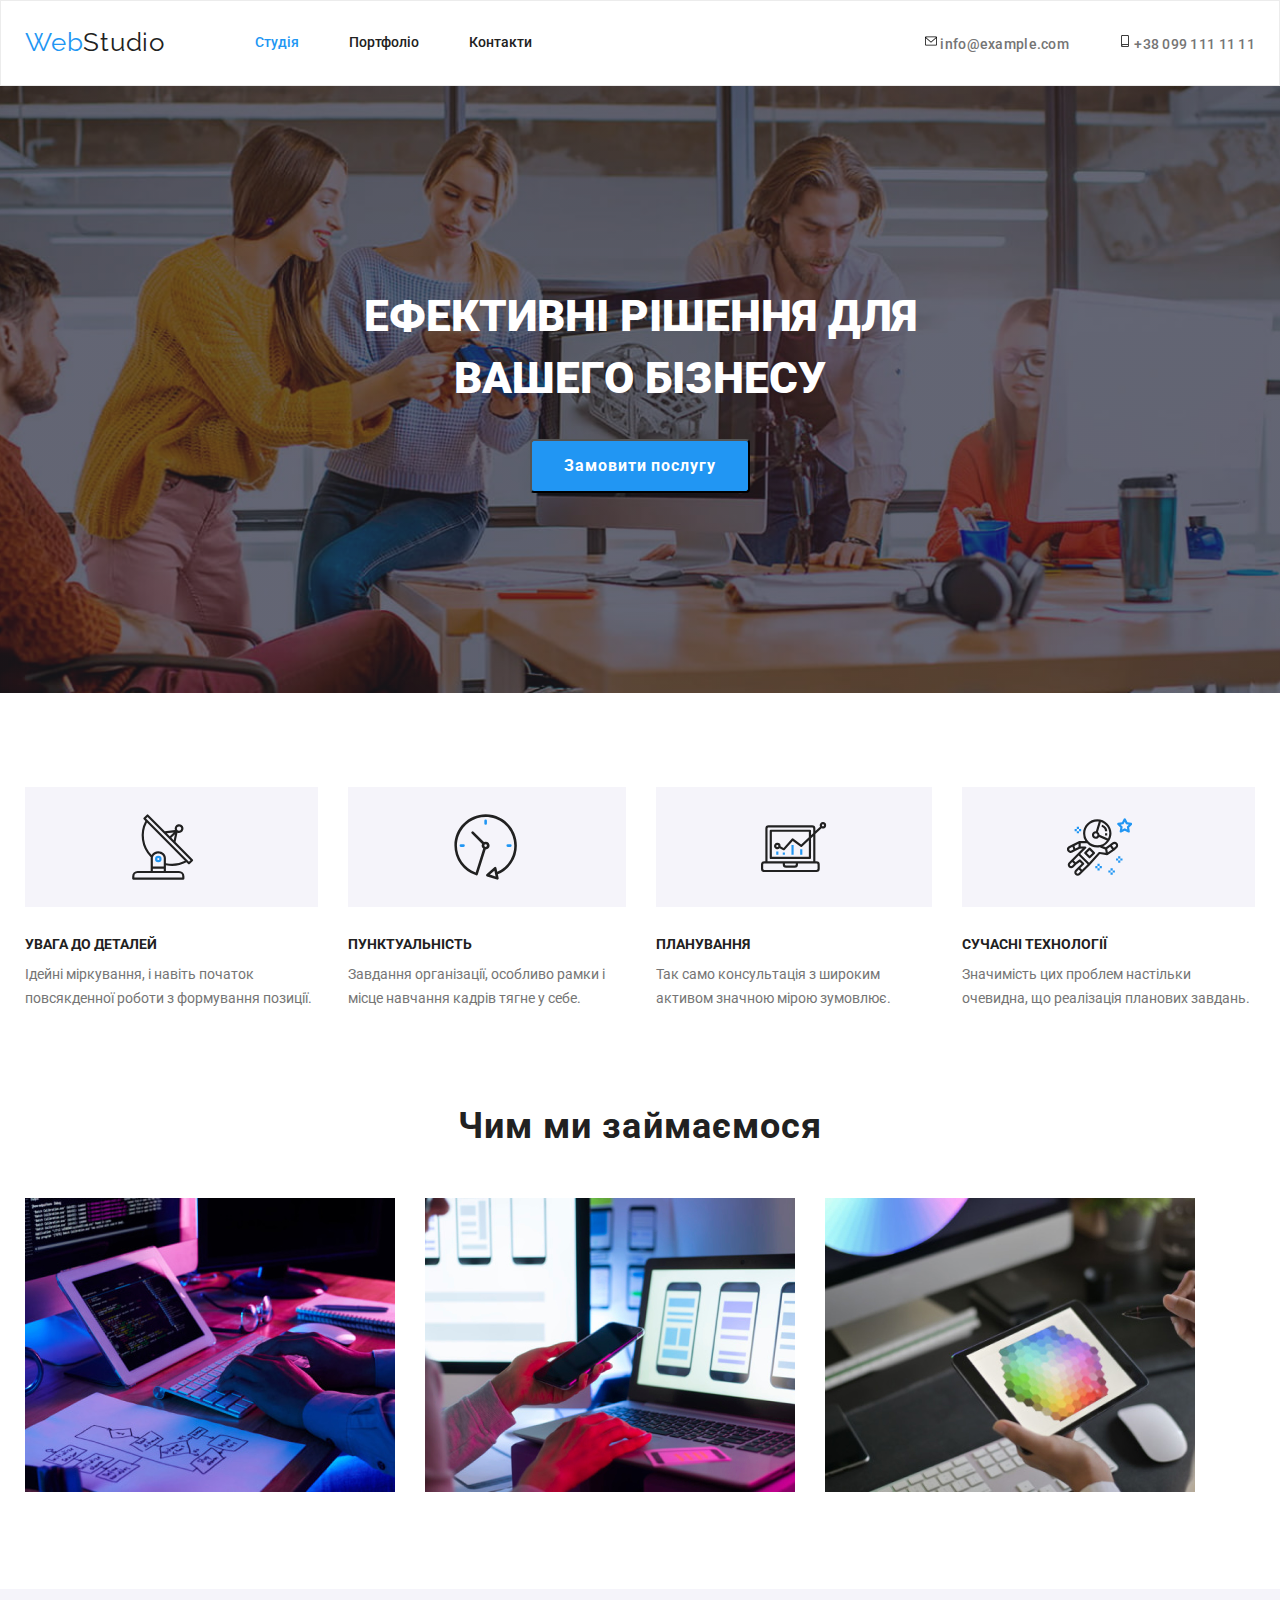
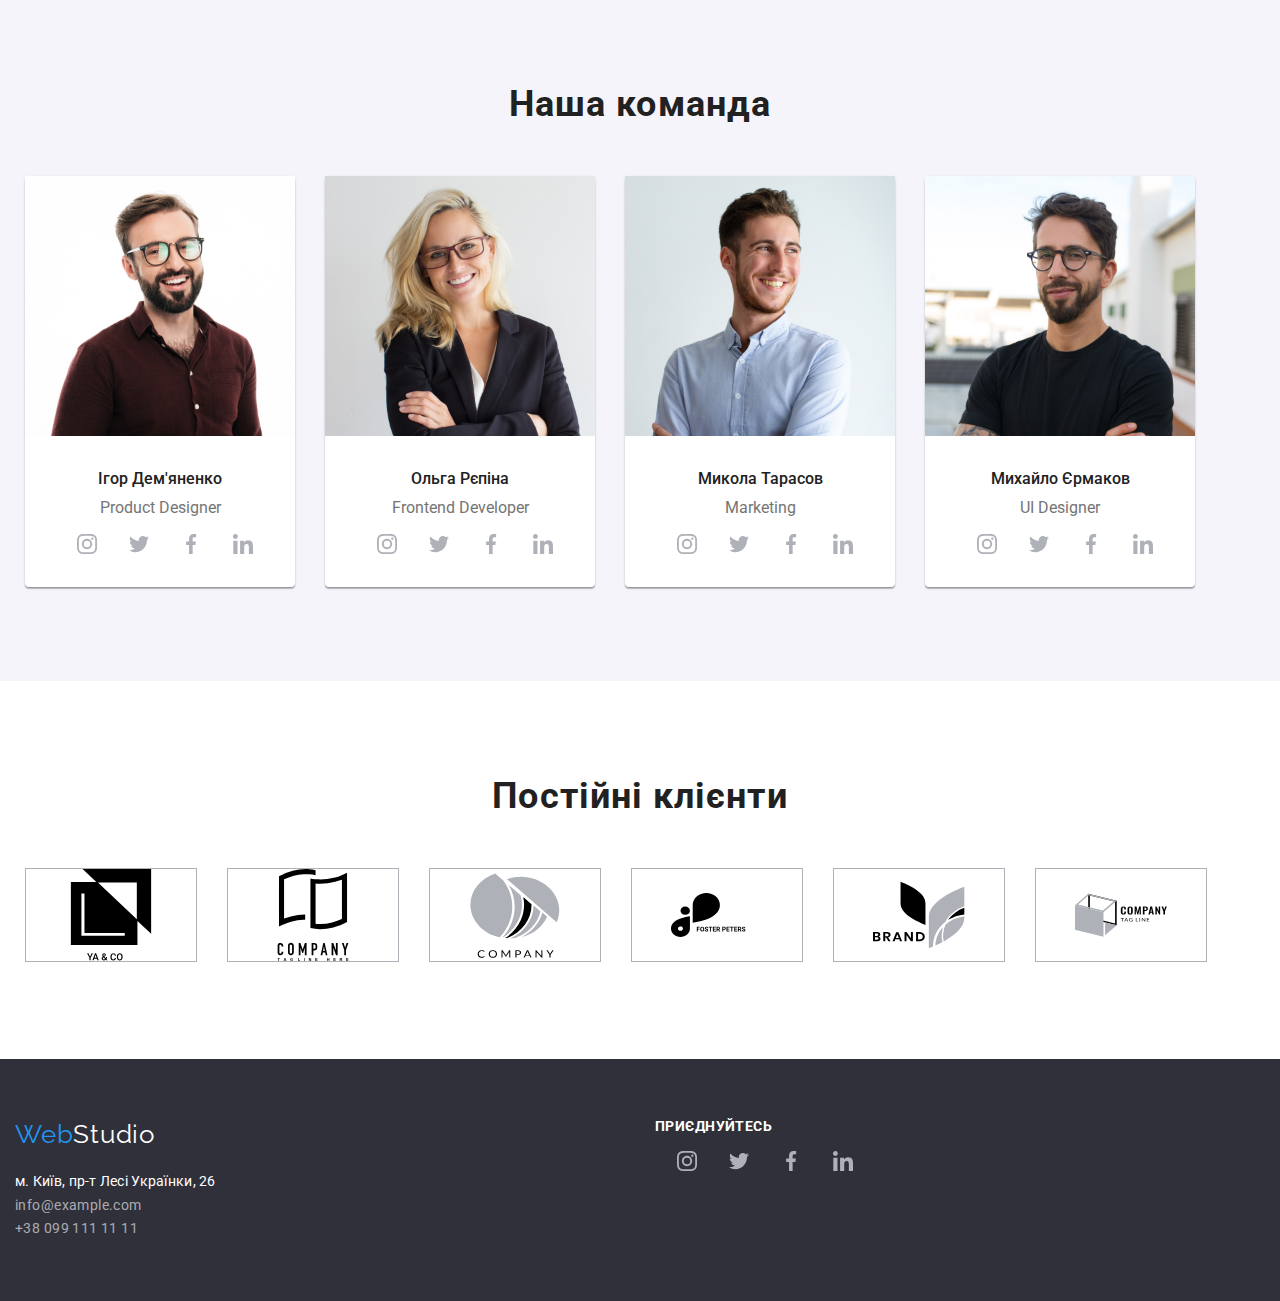
==== index.html @ 5c22349d "home-work" ====
<!DOCTYPE html>
<html lang="uk">
  <head>
    <meta charset="UTF-8" />
    <meta http-equiv="X-UA-Compatible" content="IE=edge" />
    <meta name="viewport" content="width=device-width, initial-scale=1.0" />
    <title>Document</title>
    <link rel="preconnect" href="https://fonts.googleapis.com" />
    <link rel="preconnect" href="https://fonts.gstatic.com" crossorigin />
    <link
      href="https://fonts.googleapis.com/css2?family=Raleway:ital,wght@1,700&family=Roboto:wght@400;500;700;900&display=swap"
      rel="stylesheet"
    />
    <link rel="stylesheet" href="./css/styles.css" />
    <link
      rel="stylesheet"
      href="node_modules/modern-normalize/modern-normalize.css"
    />
  </head>
  <body class="page">
    <header class="header">
      <div class="container head">
        <a class="logo" href="./index.html"
          ><span class="logo-web">Web</span>Studio</a
        >
        <nav>
          <ul class="site-nav">
            <li class="link">
              <a class="links current" href="./index.html">Студія</a>
            </li>
            <li class="link">
              <a class="links" href="./portfolio.html">Портфоліо</a>
            </li>
            <li class="link"><a class="links" href="">Контакти</a></li>
          </ul>
        </nav>

        <ul class="header-contacts">
          <li class="item contacts">
            <svg class="icon" width="12" height="16">
              <use href="./images/symbol-defs.svg#icon-envelope"></use>
            </svg>
            <a class="contacts" href="mailto:info@example.com"
              >info@example.com</a
            >
          </li>
          <li class="item contacts">
            <svg class="icon" width="12" height="16">
              <use href="./images/symbol-defs.svg#icon-smartphone"></use>
            </svg>
            <a class="contacts" href="tel:+380991111111">+38 099 111 11 11</a>
          </li>
        </ul>
      </div>
    </header>

    <main>
      <section class="hero-section">
        <h1 class="hero">
          ЕФЕКТИВНІ РІШЕННЯ ДЛЯ <br />
          ВАШЕГО БІЗНЕСУ
        </h1>
        <button type="button" class="button">Замовити послугу</button>
      </section>

      <section class="section padding">
        <div class="container">
          <h2 hidden>секция</h2>
          <ul class="off">
            <li class="item">
              <div class="antenna" width="270" height="120">
                <svg class="icon-description" width="65.3" height="70">
                  <use href="./images/symbol-defs.svg#icon-antenna"></use>
                </svg>
              </div>
              <h3 class="offers">УВАГА ДО ДЕТАЛЕЙ</h3>
              <p class="offers-view">
                Ідейні міркування, і навіть початок повсякденної роботи з
                формування позиції.
              </p>
            </li>
            <li class="item">
              <div class="antenna" width="270" height="120">
                <svg class="icon-description" width="65.3" height="70">
                  <use href="./images/symbol-defs.svg#icon-clock"></use>
                </svg>
              </div>
              <h3 class="offers">ПУНКТУАЛЬНІСТЬ</h3>
              <p class="offers-view">
                Завдання організації, особливо рамки і місце навчання кадрів
                тягне у себе.
              </p>
            </li>
            <li class="item">
              <div class="antenna" width="270" height="120">
                <svg class="icon-description" width="65.3" height="70">
                  <use href="./images/symbol-defs.svg#icon-diagram"></use>
                </svg>
              </div>
              <h3 class="offers">ПЛАНУВАННЯ</h3>
              <p class="offers-view">
                Так само консультація з широким активом значною мірою зумовлює.
              </p>
            </li>
            <li class="item">
              <div class="antenna" width="270" height="120">
                <svg class="icon-description" width="65.3" height="70">
                  <use href="./images/symbol-defs.svg#icon-astronaut"></use>
                </svg>
              </div>
              <h3 class="offers">СУЧАСНІ ТЕХНОЛОГІЇ</h3>
              <p class="offers-view">
                Значимість цих проблем настільки очевидна, що реалізація
                планових завдань.
              </p>
            </li>
          </ul>
        </div>
      </section>

      <section class="section">
        <div class="container">
          <h2 class="section-title">Чим ми займаємося</h2>
          <ul class="work">
            <li class="item">
              <img src="./images/box1.jpg" alt="компьютер" width="370" />
            </li>
            <li class="item">
              <img src="./images/box2.jpg" alt="телефон" width="370" />
            </li>
            <li class="item">
              <img src="./images/box3.jpg" alt="планшет" width="370" />
            </li>
          </ul>
        </div>
      </section>

      <section class="section team">
        <div class="container">
          <h2 class="section-title">Наша команда</h2>
          <ul class="team">
            <li class="items">
              <img src="./images/img1.jpg" alt="член команды" width="270" />
              <div class="team-title">
                <h3 class="team-member">Ігор Дем'яненко</h3>
                <p class="profession" lang="en">Product Designer</p>
                <ul class="webs">
                  <li class="soc"> <svg class="social" width="20" height="20">
                    <use href="./images/symbol-defs.svg#icon-instagram"></use>
                  </svg></li>
                  <li class="soc"> <svg class="social" width="20" height="20">
                    <use href="./images/symbol-defs.svg#icon-twitter"></use>
                  </svg></li>
                  <li class="soc"><svg class="social" width="20" height="20">
                    <use href="./images/symbol-defs.svg#icon-facebook"></use>
                  </svg></li>
                  <li class="soc"><svg class="social" width="20" height="20">
                    <use href="./images/symbol-defs.svg#icon-linkedin"></use>
                  </svg></li>
                  </ul>
            </li>
            <li class="items">
              <img src="./images/img2.jpg" alt="член команды" width="270" />
              <div class="team-title">
                <h3 class="team-member">Ольга Рєпіна</h3>
                <p class="profession" lang="en">Frontend Developer</p>
                <ul class="webs">
                  <li class="soc"> <svg class="social" width="20" height="20">
                    <use href="./images/symbol-defs.svg#icon-instagram"></use>
                  </svg></li>
                  <li class="soc"> <svg class="social" width="20" height="20">
                    <use href="./images/symbol-defs.svg#icon-twitter"></use>
                  </svg></li>
                  <li class="soc"><svg class="social" width="20" height="20">
                    <use href="./images/symbol-defs.svg#icon-facebook"></use>
                  </svg></li>
                  <li class="soc"><svg class="social" width="20" height="20">
                    <use href="./images/symbol-defs.svg#icon-linkedin"></use>
                  </svg></li>
                  </ul>
              </div>
            </li>
            <li class="items">
              <img src="./images/img3.jpg" alt="член команды" width="270" />
              <div class="team-title">
                <h3 class="team-member">Микола Тарасов</h3>
                <p class="profession" lang="en">Marketing</p>
                <ul class="webs">
                  <li class="soc"> <svg class="social" width="20" height="20">
                    <use href="./images/symbol-defs.svg#icon-instagram"></use>
                  </svg></li>
                  <li class="soc"> <svg class="social" width="20" height="20">
                    <use href="./images/symbol-defs.svg#icon-twitter"></use>
                  </svg></li>
                  <li class="soc"><svg class="social" width="20" height="20">
                    <use href="./images/symbol-defs.svg#icon-facebook"></use>
                  </svg></li>
                  <li class="soc"><svg class="social" width="20" height="20">
                    <use href="./images/symbol-defs.svg#icon-linkedin"></use>
                  </svg></li>
                  </ul>
              </div>
            </li>
            <li class="items">
              <img src="./images/img4.jpg" alt="член команды" width="270" />
              <div class="team-title">
                <h3 class="team-member">Михайло Єрмаков</h3>
                <p class="profession" lang="en">UI Designer</p>
                <ul class="webs">
                  <li class="soc"> <svg class="social" width="20" height="20">
                    <use href="./images/symbol-defs.svg#icon-instagram"></use>
                  </svg></li>
                  <li class="soc"> <svg class="social" width="20" height="20">
                    <use href="./images/symbol-defs.svg#icon-twitter"></use>
                  </svg></li>
                  <li class="soc"><svg class="social" width="20" height="20">
                    <use href="./images/symbol-defs.svg#icon-facebook"></use>
                  </svg></li>
                  <li class="soc"><svg class="social" width="20" height="20">
                    <use href="./images/symbol-defs.svg#icon-linkedin"></use>
                  </svg></li>
                  </ul>
              </div>
            </li>
          </ul>
        </div>
      </section>

      <section class="section clients">
        <div class="container">
          <h2 class="section-title">Постійні клієнти</h2>
          <ul class="clients">
            <li class="item">
              <svg class="icon clients-icon" width="170" height="92">
                <use href="./images/symbol-defs.svg#icon-group"></use>
              </svg>
            </li>
            <li class="item">
              <svg class="icon clients-icon" width="170" height="92">
                <use href="./images/symbol-defs.svg#icon-group2"></use>
              </svg>
            </li>
            <li class="item">
              <svg class="icon clients-icon" width="170" height="92">
                <use href="./images/symbol-defs.svg#icon-group3"></use>
              </svg>
            </li>
            <li class="item">
              <svg class="icon clients-icon" width="170" height="92">
                <use href="./images/symbol-defs.svg#icon-group4"></use>
              </svg>
            </li>
            <li class="item">
              <svg class="icon clients-icon" width="170" height="92">
                <use href="./images/symbol-defs.svg#icon-group5"></use>
              </svg>
            </li>
            <li class="item">
              <svg class="icon clients-icon" width="170" height="92">
                <use href="./images/symbol-defs.svg#icon-group6"></use>
              </svg>
            </li>
          </ul>
        </div>
      </section>
    </main>

    <footer class="footers">
      <div class="container">
        <a class="logo-down" href="./index.html"
          ><span class="logo-web-down">Web</span
          ><span class="logo-footer">Studio</span>
        </a>
        <address class="adress-footer">
          <ul>
            <li>
              <a
                class="contacts footer"
                href="https://www.google.com/maps/place/%D0%B1%D1%83%D0%BB.+%D0%9B%D0%B5%D1%81%D0%B8+%D0%A3%D0%BA%D1%80%D0%B0%D0%B8%D0%BD%D0%BA%D0%B8,+26,+%D0%9A%D0%B8%D0%B5%D0%B2,+%D0%A3%D0%BA%D1%80%D0%B0%D0%B8%D0%BD%D0%B0,+02000/@50.4265807,30.5361918,17z/data=!4m13!1m7!3m6!1s0x40d4cf0e033ecbe9:0x57a4dffefec77da0!2z0LHRg9C7LiDQm9C10YHQuCDQo9C60YDQsNC40L3QutC4LCAyNiwg0JrQuNC10LIsINCj0LrRgNCw0LjQvdCwLCAwMjAwMA!3b1!8m2!3d50.4265807!4d30.5383858!3m4!1s0x40d4cf0e033ecbe9:0x57a4dffefec77da0!8m2!3d50.4265807!4d30.5383858?hl=RU "
                >м. Київ, пр-т Лесі Українки, 26</a
              >
            </li>
            <li>
              <a class="contacts footer grey" href="mailto:info@example.com"
                >info@example.com</a
              >
            </li>
            <li>
              <a class="contacts footer grey number" href="tel:+380991111111"
                >+38 099 111 11 11</a
              >
            </li>
          </ul>
        </address>
      </div>
      <div class="container" >
        <h3 class="join" >ПРИЄДНУЙТЕСЬ</h3>
        <ul class="webs">
                  <li class="soc"> <svg class="social" width="20" height="20">
                    <use href="./images/symbol-defs.svg#icon-instagram"></use>
                  </svg></li>
                  <li class="soc"> <svg class="social" width="20" height="20">
                    <use href="./images/symbol-defs.svg#icon-twitter"></use>
                  </svg></li>
                  <li class="soc"><svg class="social" width="20" height="20">
                    <use href="./images/symbol-defs.svg#icon-facebook"></use>
                  </svg></li>
                  <li class="soc"><svg class="social" width="20" height="20">
                    <use href="./images/symbol-defs.svg#icon-linkedin"></use>
                  </svg></li>
          </ul>

      </div>
    </footer>
  </body>
</html>
---- css/styles.css ----
:root {
  --primary-text-color: #212121;
  --accents: #2196f3;
  --hero-and-footer-color: #ffffff;
  --contacts-color: #757575;
}

.page {
  color: var(--primary-text-color);
  font-family: Roboto, sans-serif;
  font-size: 14px;
  text-decoration: none;
  text-decoration-line: none;
  margin: 0;
}

.container {
  margin-left: auto;
  margin-right: auto;
  width: 1230px;
  padding-left: 15px;
  padding-right: 15px;
}

a {
  text-decoration: none;
  text-decoration-line: none;
}

ul {
  list-style: none;
  margin: 0;
  padding: 0;
}

.header {
  border: 1px solid #ececec;
}

.head {
  display: flex;
  align-items: center;
}
.logo,
.logo-down {
  color: var(--primary-text-color);
  font-family: "Raleway", sans-serif;
  font-size: 26px;
  line-height: 1.2;
  letter-spacing: 0.03em;
  margin-right: 90px;
  font-style: normal;
}

.logo-web,
.logo-web-down {
  color: var(--accents);
  font-style: normal;
}

.site-nav {
  display: flex;
}

.site-nav .links {
  color: var(--primary-text-color);
  font-weight: 500;
  font-size: 14px;
  line-height: 1.14;
  padding-top: 32px;
  padding-bottom: 32px;
  display: block;
}

.link {
  margin-right: 50px;
}

.link:last-child {
  margin-right: 50px;
}

.site-nav .links:hover,
.site-nav .links:focus,
.site-nav .links:active,
.site-nav .links.current {
  color: var(--accents);
}

.header-contacts {
  display: flex;
  margin-left: auto;
}

.header-contacts .item + .item {
  margin-left: 50px;
}

.contacts {
  padding: 32px 0px;
}

.icon:focus,
.icon:hover {
  fill: var(--accents);
}

.antenna {
  background-color: #f5f4fa;
  margin-bottom: 30px;
  padding: 0;
}
.icon-description {
  display: block;
  background-position: center;
  padding: 25px 105px;
}

h1,
h2,
h3,
h4,
h5,
p {
  margin: 0;
  padding: 0;
}

.section {
  padding: 94px 0px;
}

.section.padding {
  padding-bottom: 0px;
}

.section-title {
  color: var(--primary-text-color);
}

.section.team {
  padding-top: 94px;
  background: #f5f4fa;
}

.hero {
  color: var(--hero-and-footer-color);
  font-weight: 900;
  font-size: 44px;
  line-height: 1.4;
  text-align: center;
  margin-top: 0px;
  margin-bottom: 30px;
  font-style: normal;
}

.hero-section {
  background-color: #2f303a;
  text-align: center;
  padding: 200px 0px;
  background-image: linear-gradient(
      to right,
      rgba(47, 48, 58, 0.4),
      rgba(47, 48, 58, 0.4)
    ),
    url("../images/background.jpg");
  max-width: 1600px;
  background-repeat: no-repeat;
  background-size: cover;
  background-position: center;
}

.button {
  color: var(--hero-and-footer-color);
  background-color: var(--accents);
  cursor: pointer;
  font-family: inherit;
  font-weight: 700;
  font-size: 16px;
  line-height: 1.88;
  align-items: center;
  text-align: center;
  letter-spacing: 0.06em;
  border-radius: 4px;
  padding: 10px 32px;
  text-align: center;
}

.button:hover {
  background-color: #188ceb;
}

.container.offers {
  display: flex;
}

.off,
.work,
.team,
.clients {
  display: flex;
}

.work .item + .item {
  margin-left: 30px;
}

.team .items + .items {
  margin-left: 30px;
}

.off .item + .item {
  margin-left: 30px;
}

.clients .item + .item {
  margin-left: 30px;
}

.offers {
  font-weight: 700;
  font-size: 14px;
  line-height: 1.14;
  padding-bottom: 10px;
}
.offers-view {
  font-weight: 400;
  font-size: 14px;
  line-height: 1.7;
  color: var(--contacts-color);
}

.section-title {
  font-weight: 700;
  font-size: 36px;
  line-height: 1.2;
  text-align: center;
  letter-spacing: 0.03em;
  margin-bottom: 50px;
}

.team-member {
  font-weight: 500;
  font-size: 16px;
  line-height: 1.2;
  padding-bottom: 10px;
}

.profession {
  font-weight: 400;
  font-size: 16px;
  line-height: 1.2;
  color: var(--contacts-color);
}

.team-title {
  padding: 30px;
  text-align: center;
}

.items {
  background: #ffffff;
  border-radius: 4px;
  box-shadow: 0px 2px 1px rgba(0, 0, 0, 0.2), 0px 1px 1px rgba(0, 0, 0, 0.14),
    0px 1px 3px rgba(0, 0, 0, 0.12);
}

.webs {
  display: flex;
}
.webs .soc + .soc {
  margin-left: 10px;
}

.soc {
  fill: #afb1b8;
  padding-left: 22px;
  padding-top: 16px;
}

.soc:last-child {
  padding-right: 0;
}

.social:hover,
.social:focus {
  border-radius: 100%;
  background-color: var(--accents);
  border: none;
  fill: #ffffff;
  background-size: contain;
}

.clients-icon {
  border: 1px solid #afb1b8;
}

.clients-icon:focus,
.clients-icon:hover {
  border: 1px solid var(--accents);
}

.buttons {
  display: flex;
  align-items: center;
  justify-content: center;
  margin-bottom: 50px;
}

.button-portfolio {
  color: var(--primary-text-color);
  background-color: F5F4FA;
  cursor: pointer;
  font-family: inherit;
  font-weight: 500;
  font-size: 16px;
  line-height: 1.62;
  text-align: center;
  letter-spacing: 0.03em;
  border-radius: 4px;
  padding: 6px 22px;
  display: inline-block;
  min-width: 73px;
  text-align: center;
  border: none;
}

.buttons-link {
  margin-right: 8px;
}

.buttons-link:last-child {
  margin-right: 0px;
}

.button-portfolio:hover,
.button-portfolio:focus,
.button-portfolio.current {
  color: var(--hero-and-footer-color);
  background-color: var(--accents);
  box-shadow: 0px 2px 1px rgba(0, 0, 0, 0.12), 0px 1px 1px rgba(0, 0, 0, 0.08),
    0px 1px 3px rgba(0, 0, 0, 0.1);
}

.flex {
  display: flex;
  flex-wrap: wrap;
  align-items: center;
}

.flex .item {
  margin-right: 30px;
  margin-bottom: 30px;
}

.flex .item:nth-child(3n) {
  margin-right: 0px;
}

.item.margin {
  margin-bottom: 0px;
}

.name {
  font-weight: 700;
  font-size: 18px;
  line-height: 2;
  letter-spacing: 0.06em;
  color: var(--primary-text-color);
  text-decoration: none;
  text-decoration-line: none;
  padding-bottom: 4px;
}

.work-names {
  padding: 20px 24px;
  border: 1px solid #ececec;
  border-top: none;
  display: block;
}

.type {
  font-weight: 400;
  font-size: 16px;
  line-height: 1.88;
  letter-spacing: 0.03em;
  color: var(--contacts-color);
  padding: 0;
  margin: 0;
}

.footers {
  background: #2f303a;
  padding: 60px 0;
  display: flex;
}

.logo-footer {
  color: var(--hero-and-footer-color);
}

.logo-down {
  margin-bottom: 20px;
}

.contacts {
  color: var(--primary-text-color);
  font-weight: 500;
  font-size: 14px;
  line-height: 1.14;
  letter-spacing: 0.02em;
  color: var(--contacts-color);
}

.contacts:hover,
.contacts:focus {
  color: var(--accents);
}

.contacts.footer {
  color: var(--hero-and-footer-color);
  font-style: normal;
  font-weight: 400;
  font-size: 14px;
  line-height: 1.7;
  padding: 0px;
  margin-bottom: 9px;
}

.contacts.footer:hover,
.contacts.footer:focus {
  color: var(--accents);
}

.contacts.footer.grey {
  font-weight: 400;
  font-size: 14px;
  line-height: 1.7;
  letter-spacing: 0.03em;
  color: rgba(255, 255, 255, 0.6);
}

.adress-footer {
  font-style: normal;
  margin-top: 20px;
}

.contacts.footer.grey:hover,
.contacts.footer.grey:focus {
  color: var(--accents);
}

.join {
  font-family: Roboto;
  font-style: normal;
  font-size: 14px;
  line-height: 1.14;
  letter-spacing: 0.03em;
  color: #ffffff;
}
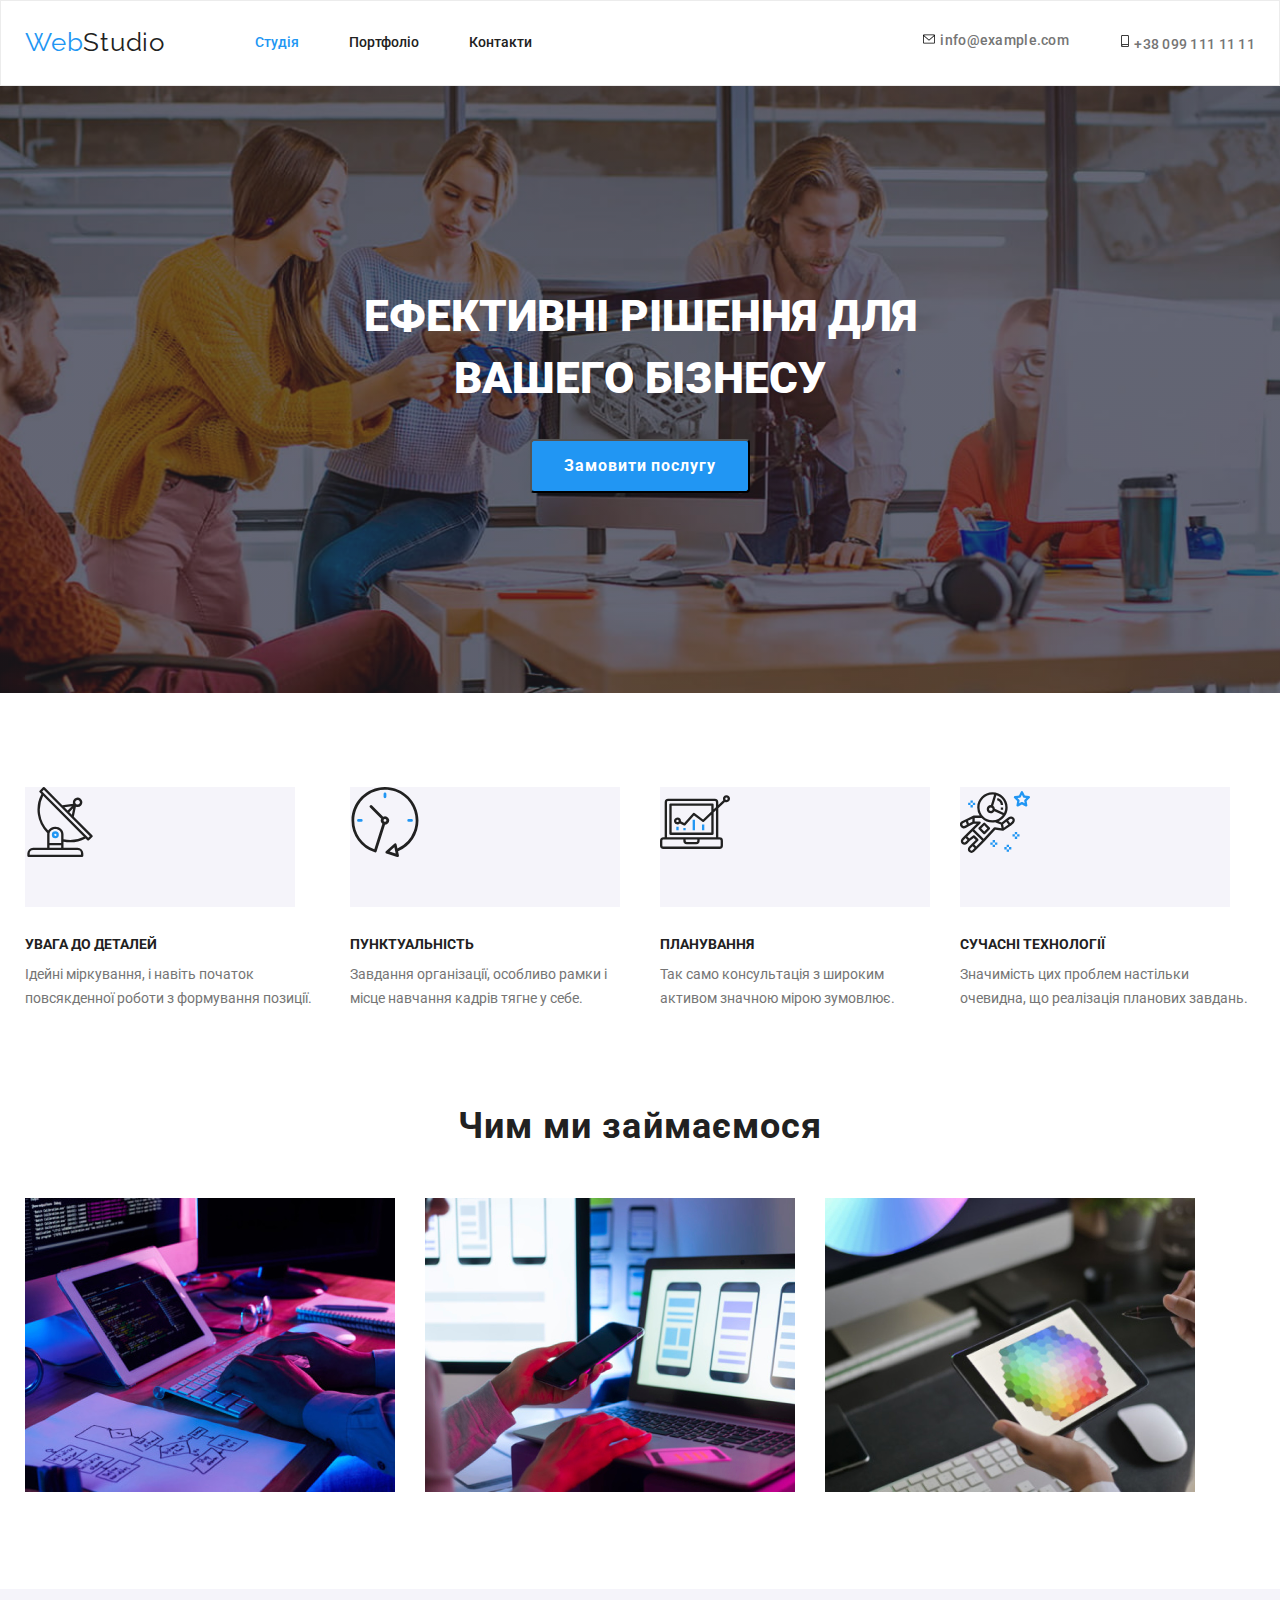
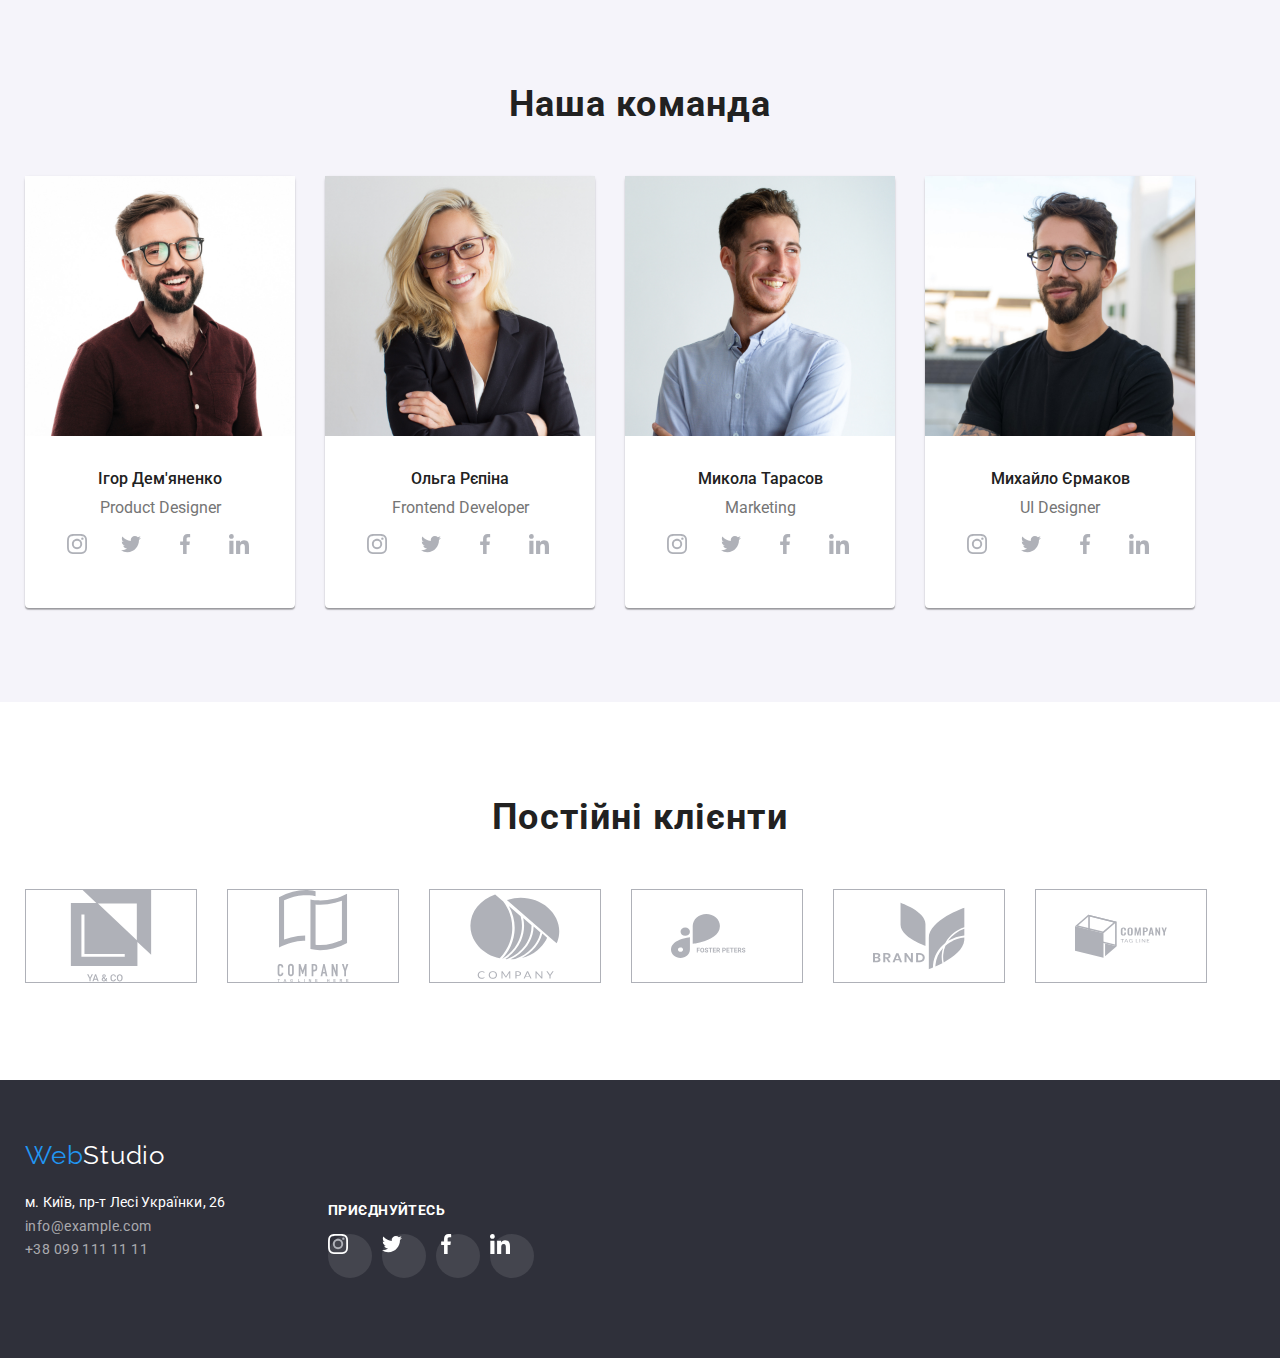
==== commit a24c8099: "update" ====
--- a/index.html
+++ b/index.html
@@ -37,18 +37,20 @@
 
         <ul class="header-contacts">
           <li class="item contacts">
-            <svg class="icon" width="12" height="16">
-              <use href="./images/symbol-defs.svg#icon-envelope"></use>
-            </svg>
-            <a class="contacts" href="mailto:info@example.com"
-              >info@example.com</a
+            <a class="contacts" href="mailto:info@example.com">
+              <svg class="icon envelop" width="16" height="12">
+                <use href="./images/symbol-defs.svg#icon-envelope"></use>
+              </svg>
+              info@example.com</a
             >
           </li>
           <li class="item contacts">
-            <svg class="icon" width="12" height="16">
-              <use href="./images/symbol-defs.svg#icon-smartphone"></use>
-            </svg>
-            <a class="contacts" href="tel:+380991111111">+38 099 111 11 11</a>
+            <a class="contacts" href="tel:+380991111111">
+              <svg class="icon envelop" width="12" height="16">
+                <use href="./images/symbol-defs.svg#icon-smartphone"></use>
+              </svg>
+              +38 099 111 11 11</a
+            >
           </li>
         </ul>
       </div>
@@ -68,8 +70,8 @@
           <h2 hidden>секция</h2>
           <ul class="off">
             <li class="item">
-              <div class="antenna" width="270" height="120">
-                <svg class="icon-description" width="65.3" height="70">
+              <div class="antenna">
+                <svg class="icon-description" width="70" height="70">
                   <use href="./images/symbol-defs.svg#icon-antenna"></use>
                 </svg>
               </div>
@@ -80,8 +82,8 @@
               </p>
             </li>
             <li class="item">
-              <div class="antenna" width="270" height="120">
-                <svg class="icon-description" width="65.3" height="70">
+              <div class="antenna">
+                <svg class="icon-description" width="70" height="70">
                   <use href="./images/symbol-defs.svg#icon-clock"></use>
                 </svg>
               </div>
@@ -92,8 +94,8 @@
               </p>
             </li>
             <li class="item">
-              <div class="antenna" width="270" height="120">
-                <svg class="icon-description" width="65.3" height="70">
+              <div class="antenna">
+                <svg class="icon-description" width="70" height="70">
                   <use href="./images/symbol-defs.svg#icon-diagram"></use>
                 </svg>
               </div>
@@ -103,8 +105,8 @@
               </p>
             </li>
             <li class="item">
-              <div class="antenna" width="270" height="120">
-                <svg class="icon-description" width="65.3" height="70">
+              <div class="antenna">
+                <svg class="icon-description" width="70" height="70">
                   <use href="./images/symbol-defs.svg#icon-astronaut"></use>
                 </svg>
               </div>
@@ -144,40 +146,85 @@
               <div class="team-title">
                 <h3 class="team-member">Ігор Дем'яненко</h3>
                 <p class="profession" lang="en">Product Designer</p>
-                <ul class="webs">
-                  <li class="soc"> <svg class="social" width="20" height="20">
-                    <use href="./images/symbol-defs.svg#icon-instagram"></use>
-                  </svg></li>
-                  <li class="soc"> <svg class="social" width="20" height="20">
-                    <use href="./images/symbol-defs.svg#icon-twitter"></use>
-                  </svg></li>
-                  <li class="soc"><svg class="social" width="20" height="20">
-                    <use href="./images/symbol-defs.svg#icon-facebook"></use>
-                  </svg></li>
-                  <li class="soc"><svg class="social" width="20" height="20">
-                    <use href="./images/symbol-defs.svg#icon-linkedin"></use>
-                  </svg></li>
-                  </ul>
+                <ul class="web">
+                  <li class="socc">
+                    <h4 class="social-web">
+                      <svg class="social" width="20" height="20">
+                        <use
+                          href="./images/symbol-defs.svg#icon-instagram"
+                        ></use>
+                      </svg>
+                    </h4>
+                  </li>
+                  <li class="socc">
+                    <h4 class="social-web">
+                      <svg class="social" width="20" height="20">
+                        <use href="./images/symbol-defs.svg#icon-twitter"></use>
+                      </svg>
+                    </h4>
+                  </li>
+                  <li class="socc">
+                    <h4 class="social-web">
+                      <svg class="social" width="20" height="20">
+                        <use
+                          href="./images/symbol-defs.svg#icon-facebook"
+                        ></use>
+                      </svg>
+                    </h4>
+                  </li>
+                  <li class="socc">
+                    <h4 class="social-web">
+                      <svg class="social" width="20" height="20">
+                        <use
+                          href="./images/symbol-defs.svg#icon-linkedin"
+                        ></use>
+                      </svg>
+                    </h4>
+                  </li>
+                </ul>
+              </div>
             </li>
             <li class="items">
               <img src="./images/img2.jpg" alt="член команды" width="270" />
               <div class="team-title">
                 <h3 class="team-member">Ольга Рєпіна</h3>
                 <p class="profession" lang="en">Frontend Developer</p>
-                <ul class="webs">
-                  <li class="soc"> <svg class="social" width="20" height="20">
-                    <use href="./images/symbol-defs.svg#icon-instagram"></use>
-                  </svg></li>
-                  <li class="soc"> <svg class="social" width="20" height="20">
-                    <use href="./images/symbol-defs.svg#icon-twitter"></use>
-                  </svg></li>
-                  <li class="soc"><svg class="social" width="20" height="20">
-                    <use href="./images/symbol-defs.svg#icon-facebook"></use>
-                  </svg></li>
-                  <li class="soc"><svg class="social" width="20" height="20">
-                    <use href="./images/symbol-defs.svg#icon-linkedin"></use>
-                  </svg></li>
-                  </ul>
+                <ul class="web">
+                  <li class="socc">
+                    <h4 class="social-web">
+                      <svg class="social" width="20" height="20">
+                        <use
+                          href="./images/symbol-defs.svg#icon-instagram"
+                        ></use>
+                      </svg>
+                    </h4>
+                  </li>
+                  <li class="socc">
+                    <h4 class="social-web">
+                      <svg class="social" width="20" height="20">
+                        <use href="./images/symbol-defs.svg#icon-twitter"></use>
+                      </svg>
+                    </h4>
+                  </li>
+                  <li class="socc">
+                    <h4 class="social-web">
+                      <svg class="social" width="20" height="20">
+                        <use
+                          href="./images/symbol-defs.svg#icon-facebook"
+                        ></use>
+                      </svg>
+                    </h4>
+                  </li>
+                  <li class="socc">
+                    <h4 class="social-web">
+                      <svg class="social" width="20" height="20">
+                        <use
+                          href="./images/symbol-defs.svg#icon-linkedin"
+                        ></use>
+                      </svg>
+                    </h4>
+                  </li>
+                </ul>
               </div>
             </li>
             <li class="items">
@@ -185,20 +232,42 @@
               <div class="team-title">
                 <h3 class="team-member">Микола Тарасов</h3>
                 <p class="profession" lang="en">Marketing</p>
-                <ul class="webs">
-                  <li class="soc"> <svg class="social" width="20" height="20">
-                    <use href="./images/symbol-defs.svg#icon-instagram"></use>
-                  </svg></li>
-                  <li class="soc"> <svg class="social" width="20" height="20">
-                    <use href="./images/symbol-defs.svg#icon-twitter"></use>
-                  </svg></li>
-                  <li class="soc"><svg class="social" width="20" height="20">
-                    <use href="./images/symbol-defs.svg#icon-facebook"></use>
-                  </svg></li>
-                  <li class="soc"><svg class="social" width="20" height="20">
-                    <use href="./images/symbol-defs.svg#icon-linkedin"></use>
-                  </svg></li>
-                  </ul>
+                <ul class="web">
+                  <li class="socc">
+                    <h4 class="social-web">
+                      <svg class="social" width="20" height="20">
+                        <use
+                          href="./images/symbol-defs.svg#icon-instagram"
+                        ></use>
+                      </svg>
+                    </h4>
+                  </li>
+                  <li class="socc">
+                    <h4 class="social-web">
+                      <svg class="social" width="20" height="20">
+                        <use href="./images/symbol-defs.svg#icon-twitter"></use>
+                      </svg>
+                    </h4>
+                  </li>
+                  <li class="socc">
+                    <h4 class="social-web">
+                      <svg class="social" width="20" height="20">
+                        <use
+                          href="./images/symbol-defs.svg#icon-facebook"
+                        ></use>
+                      </svg>
+                    </h4>
+                  </li>
+                  <li class="socc">
+                    <h4 class="social-web">
+                      <svg class="social" width="20" height="20">
+                        <use
+                          href="./images/symbol-defs.svg#icon-linkedin"
+                        ></use>
+                      </svg>
+                    </h4>
+                  </li>
+                </ul>
               </div>
             </li>
             <li class="items">
@@ -206,20 +275,42 @@
               <div class="team-title">
                 <h3 class="team-member">Михайло Єрмаков</h3>
                 <p class="profession" lang="en">UI Designer</p>
-                <ul class="webs">
-                  <li class="soc"> <svg class="social" width="20" height="20">
-                    <use href="./images/symbol-defs.svg#icon-instagram"></use>
-                  </svg></li>
-                  <li class="soc"> <svg class="social" width="20" height="20">
-                    <use href="./images/symbol-defs.svg#icon-twitter"></use>
-                  </svg></li>
-                  <li class="soc"><svg class="social" width="20" height="20">
-                    <use href="./images/symbol-defs.svg#icon-facebook"></use>
-                  </svg></li>
-                  <li class="soc"><svg class="social" width="20" height="20">
-                    <use href="./images/symbol-defs.svg#icon-linkedin"></use>
-                  </svg></li>
-                  </ul>
+                <ul class="web">
+                  <li class="socc">
+                    <h4 class="social-web">
+                      <svg class="social" width="20" height="20">
+                        <use
+                          href="./images/symbol-defs.svg#icon-instagram"
+                        ></use>
+                      </svg>
+                    </h4>
+                  </li>
+                  <li class="socc">
+                    <h4 class="social-web">
+                      <svg class="social" width="20" height="20">
+                        <use href="./images/symbol-defs.svg#icon-twitter"></use>
+                      </svg>
+                    </h4>
+                  </li>
+                  <li class="socc">
+                    <h4 class="social-web">
+                      <svg class="social" width="20" height="20">
+                        <use
+                          href="./images/symbol-defs.svg#icon-facebook"
+                        ></use>
+                      </svg>
+                    </h4>
+                  </li>
+                  <li class="socc">
+                    <h4 class="social-web">
+                      <svg class="social" width="20" height="20">
+                        <use
+                          href="./images/symbol-defs.svg#icon-linkedin"
+                        ></use>
+                      </svg>
+                    </h4>
+                  </li>
+                </ul>
               </div>
             </li>
           </ul>
@@ -267,49 +358,66 @@
 
     <footer class="footers">
       <div class="container">
-        <a class="logo-down" href="./index.html"
-          ><span class="logo-web-down">Web</span
-          ><span class="logo-footer">Studio</span>
-        </a>
-        <address class="adress-footer">
-          <ul>
-            <li>
-              <a
-                class="contacts footer"
-                href="https://www.google.com/maps/place/%D0%B1%D1%83%D0%BB.+%D0%9B%D0%B5%D1%81%D0%B8+%D0%A3%D0%BA%D1%80%D0%B0%D0%B8%D0%BD%D0%BA%D0%B8,+26,+%D0%9A%D0%B8%D0%B5%D0%B2,+%D0%A3%D0%BA%D1%80%D0%B0%D0%B8%D0%BD%D0%B0,+02000/@50.4265807,30.5361918,17z/data=!4m13!1m7!3m6!1s0x40d4cf0e033ecbe9:0x57a4dffefec77da0!2z0LHRg9C7LiDQm9C10YHQuCDQo9C60YDQsNC40L3QutC4LCAyNiwg0JrQuNC10LIsINCj0LrRgNCw0LjQvdCwLCAwMjAwMA!3b1!8m2!3d50.4265807!4d30.5383858!3m4!1s0x40d4cf0e033ecbe9:0x57a4dffefec77da0!8m2!3d50.4265807!4d30.5383858?hl=RU "
-                >м. Київ, пр-т Лесі Українки, 26</a
-              >
-            </li>
-            <li>
-              <a class="contacts footer grey" href="mailto:info@example.com"
-                >info@example.com</a
-              >
-            </li>
-            <li>
-              <a class="contacts footer grey number" href="tel:+380991111111"
-                >+38 099 111 11 11</a
-              >
-            </li>
-          </ul>
-        </address>
-      </div>
-      <div class="container" >
-        <h3 class="join" >ПРИЄДНУЙТЕСЬ</h3>
-        <ul class="webs">
-                  <li class="soc"> <svg class="social" width="20" height="20">
-                    <use href="./images/symbol-defs.svg#icon-instagram"></use>
-                  </svg></li>
-                  <li class="soc"> <svg class="social" width="20" height="20">
-                    <use href="./images/symbol-defs.svg#icon-twitter"></use>
-                  </svg></li>
-                  <li class="soc"><svg class="social" width="20" height="20">
-                    <use href="./images/symbol-defs.svg#icon-facebook"></use>
-                  </svg></li>
-                  <li class="soc"><svg class="social" width="20" height="20">
-                    <use href="./images/symbol-defs.svg#icon-linkedin"></use>
-                  </svg></li>
-          </ul>
-
+        <div class="blocks">
+          <a class="logo-down" href="./index.html"
+            ><span class="logo-web-down">Web</span
+            ><span class="logo-footer">Studio</span>
+          </a>
+          <address class="adress-footer">
+            <ul>
+              <li>
+                <a
+                  class="contacts footer"
+                  href="https://www.google.com/maps/place/%D0%B1%D1%83%D0%BB.+%D0%9B%D0%B5%D1%81%D0%B8+%D0%A3%D0%BA%D1%80%D0%B0%D0%B8%D0%BD%D0%BA%D0%B8,+26,+%D0%9A%D0%B8%D0%B5%D0%B2,+%D0%A3%D0%BA%D1%80%D0%B0%D0%B8%D0%BD%D0%B0,+02000/@50.4265807,30.5361918,17z/data=!4m13!1m7!3m6!1s0x40d4cf0e033ecbe9:0x57a4dffefec77da0!2z0LHRg9C7LiDQm9C10YHQuCDQo9C60YDQsNC40L3QutC4LCAyNiwg0JrQuNC10LIsINCj0LrRgNCw0LjQvdCwLCAwMjAwMA!3b1!8m2!3d50.4265807!4d30.5383858!3m4!1s0x40d4cf0e033ecbe9:0x57a4dffefec77da0!8m2!3d50.4265807!4d30.5383858?hl=RU "
+                  >м. Київ, пр-т Лесі Українки, 26</a
+                >
+              </li>
+              <li>
+                <a class="contacts footer grey" href="mailto:info@example.com"
+                  >info@example.com</a
+                >
+              </li>
+              <li>
+                <a class="contacts footer grey number" href="tel:+380991111111"
+                  >+38 099 111 11 11</a
+                >
+              </li>
+            </ul>
+          </address>
+        </div>
+        <div class="blocks joins">
+          <h3 class="join">ПРИЄДНУЙТЕСЬ</h3>
+          <ul class="webs">
+            <li class="soc">
+              <h4 class="social-webs">
+                <svg class="social" width="20" height="20">
+                  <use href="./images/symbol-defs.svg#icon-instagram"></use>
+                </svg>
+              </h4>
+            </li>
+            <li class="soc">
+              <h4 class="social-webs">
+                <svg class="social" width="20" height="20">
+                  <use href="./images/symbol-defs.svg#icon-twitter"></use>
+                </svg>
+              </h4>
+            </li>
+            <li class="soc">
+              <h4 class="social-webs">
+                <svg class="social" width="20" height="20">
+                  <use href="./images/symbol-defs.svg#icon-facebook"></use>
+                </svg>
+              </h4>
+            </li>
+            <li class="soc">
+              <h4 class="social-webs">
+                <svg class="social" width="20" height="20">
+                  <use href="./images/symbol-defs.svg#icon-linkedin"></use>
+                </svg>
+              </h4>
+            </li>
+          </ul>
+        </div>
       </div>
     </footer>
   </body>
--- a/css/styles.css
+++ b/css/styles.css
@@ -100,20 +100,24 @@
   padding: 32px 0px;
 }
 
-.icon:focus,
-.icon:hover {
+.contacts:focus,
+.contacts:hover {
   fill: var(--accents);
+}
+
+.envelop {
+  align-items: center;
 }
 
 .antenna {
   background-color: #f5f4fa;
   margin-bottom: 30px;
   padding: 0;
+  width: 270px;
+  height: 120px;
 }
 .icon-description {
   display: block;
-  background-position: center;
-  padding: 25px 105px;
 }
 
 h1,
@@ -265,39 +269,45 @@
     0px 1px 3px rgba(0, 0, 0, 0.12);
 }
 
-.webs {
-  display: flex;
-}
-.webs .soc + .soc {
+.web {
+  display: flex;
+}
+.web .socc + .socc {
   margin-left: 10px;
-}
-
-.soc {
+  background-position: center;
+}
+
+.social-web {
+  width: 44px;
+  height: 44px;
+  background-color: rgba(255, 255, 255, 0.1);
+  border-radius: 50%;
+}
+
+.socc {
   fill: #afb1b8;
-  padding-left: 22px;
   padding-top: 16px;
-}
-
-.soc:last-child {
-  padding-right: 0;
-}
-
-.social:hover,
-.social:focus {
-  border-radius: 100%;
+  display: block;
+  align-items: center;
+}
+
+.social-web:hover,
+.social-web:focus {
+  border-radius: 50%;
   background-color: var(--accents);
   border: none;
   fill: #ffffff;
-  background-size: contain;
 }
 
 .clients-icon {
   border: 1px solid #afb1b8;
+  fill: #afb1b8;
 }
 
 .clients-icon:focus,
 .clients-icon:hover {
   border: 1px solid var(--accents);
+  fill: var(--accents);
 }
 
 .buttons {
@@ -377,6 +387,12 @@
   border: 1px solid #ececec;
   border-top: none;
   display: block;
+}
+
+.work-names:hover,
+.work-names:focus {
+  box-shadow: 1px 4px 6px rgba(0, 0, 0, 0.16), 0px 4px 4px rgba(0, 0, 0, 0.06),
+    1px 0px 1px rgba(0, 0, 0, 0.12);
 }
 
 .type {
@@ -393,6 +409,11 @@
   background: #2f303a;
   padding: 60px 0;
   display: flex;
+  align-items: center;
+}
+
+.blocks {
+  display: inline-block;
 }
 
 .logo-footer {
@@ -450,6 +471,11 @@
   color: var(--accents);
 }
 
+.joins {
+  margin-left: 70px;
+  padding-bottom: 20px;
+}
+
 .join {
   font-family: Roboto;
   font-style: normal;
@@ -458,3 +484,33 @@
   letter-spacing: 0.03em;
   color: #ffffff;
 }
+
+.webs {
+  display: flex;
+}
+.webs .soc + .soc {
+  margin-left: 10px;
+  background-position: center;
+}
+
+.social-webs {
+  width: 44px;
+  height: 44px;
+  background-color: rgba(255, 255, 255, 0.1);
+  border-radius: 50%;
+}
+
+.soc {
+  fill: #ffffff;
+  padding-top: 16px;
+  display: block;
+  align-items: center;
+}
+
+.social-webs:hover,
+.social-webs:focus {
+  border-radius: 50%;
+  background-color: var(--accents);
+  border: none;
+  fill: #ffffff;
+}
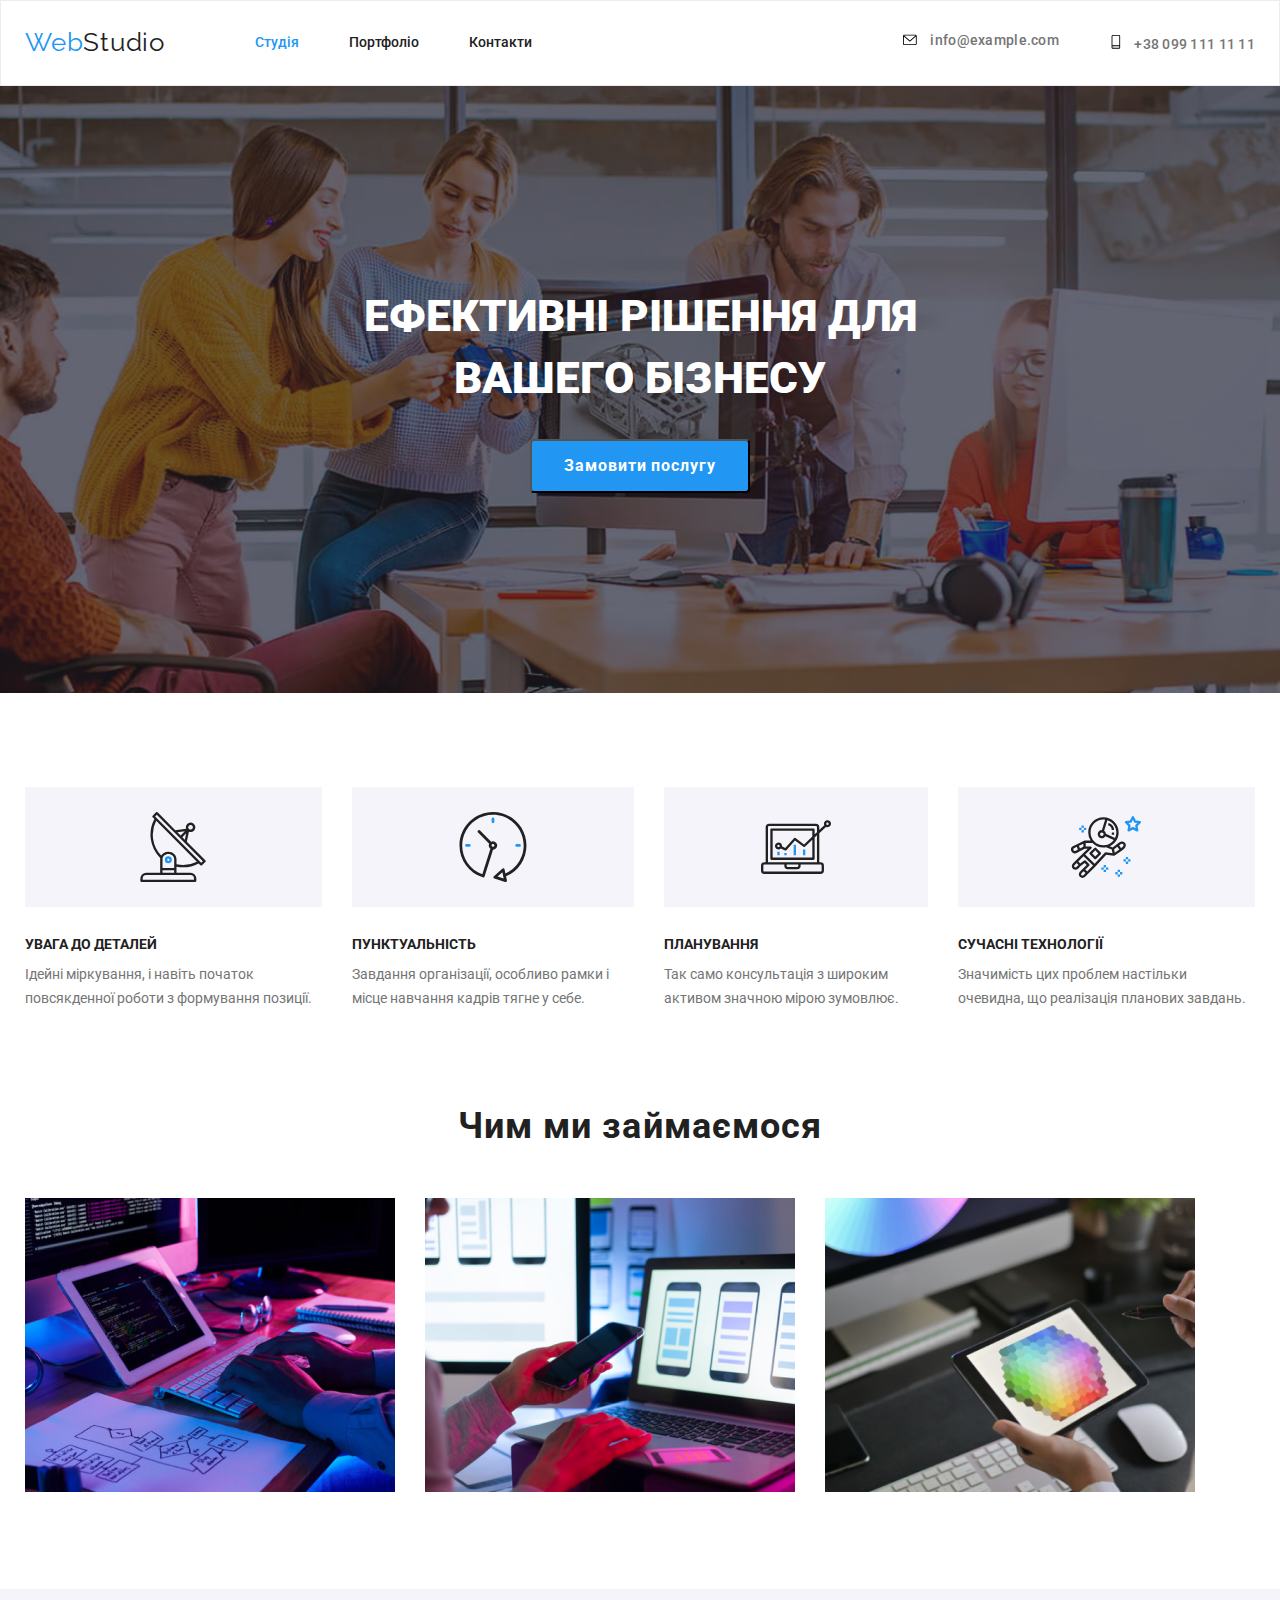
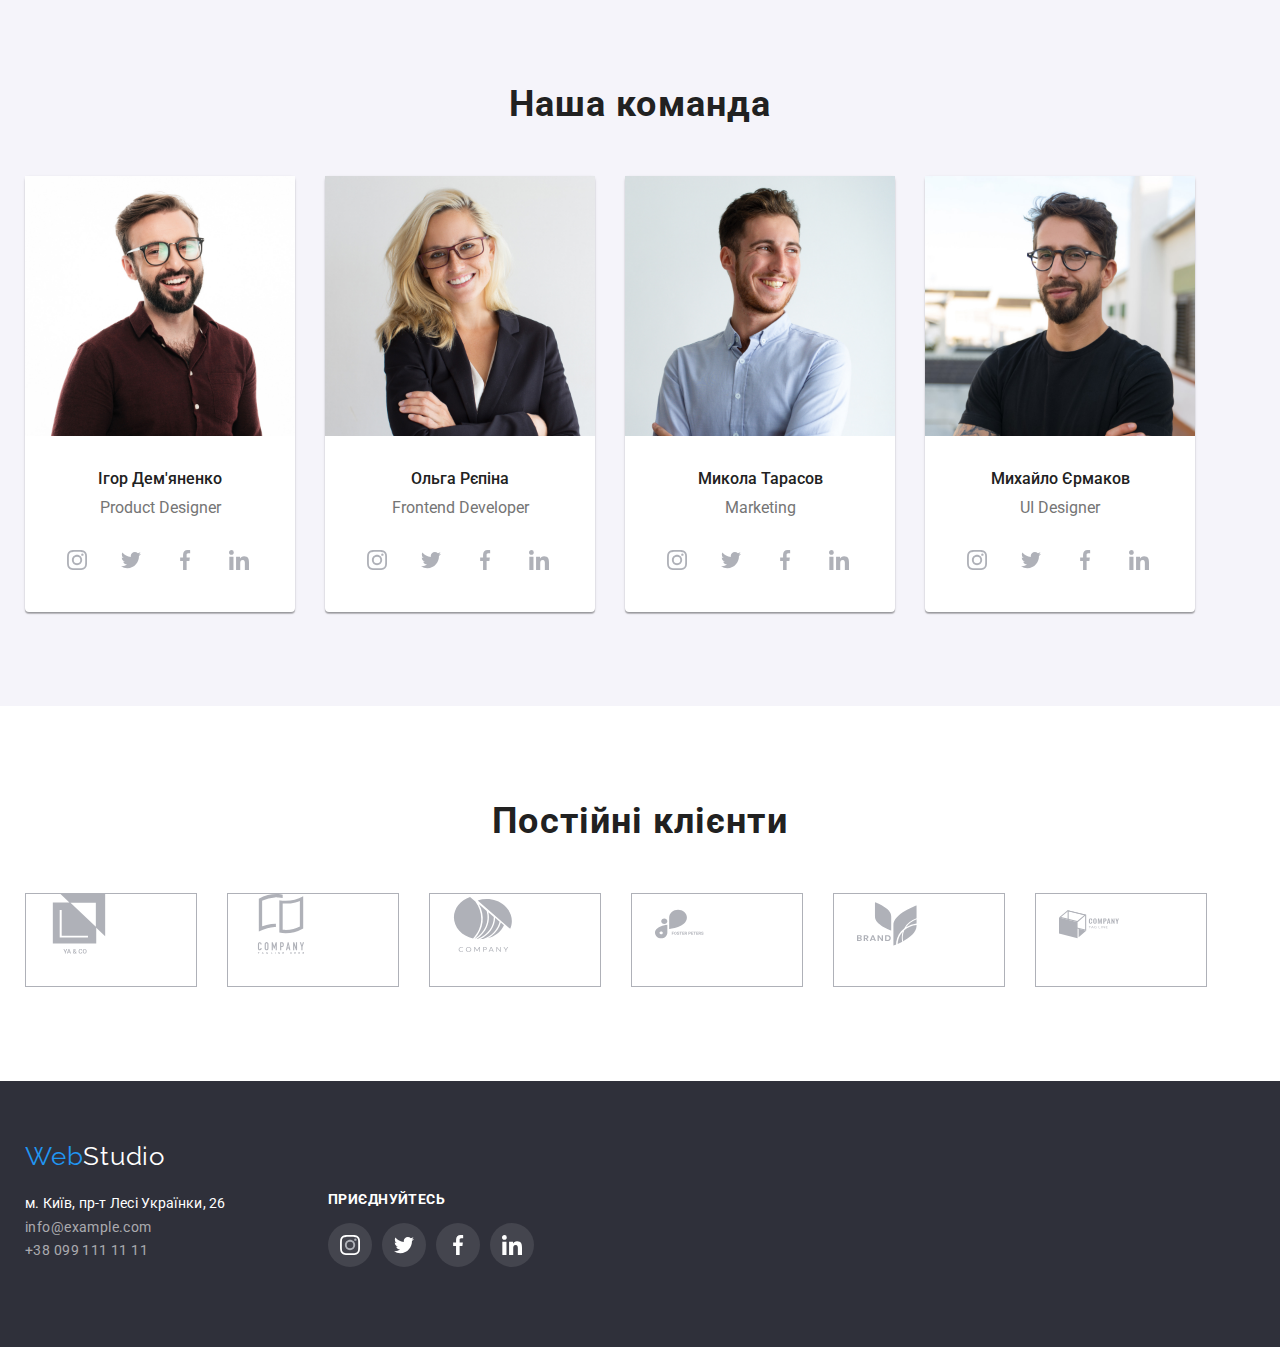
==== commit c0e15339: "updated2" ====
--- a/index.html
+++ b/index.html
@@ -148,38 +148,38 @@
                 <p class="profession" lang="en">Product Designer</p>
                 <ul class="web">
                   <li class="socc">
-                    <h4 class="social-web">
-                      <svg class="social" width="20" height="20">
+                    <a class="social-web" href="">
+                      <svg class="sociall" width="20" height="20">
                         <use
                           href="./images/symbol-defs.svg#icon-instagram"
                         ></use>
                       </svg>
-                    </h4>
-                  </li>
-                  <li class="socc">
-                    <h4 class="social-web">
-                      <svg class="social" width="20" height="20">
+                    </a>
+                  </li>
+                  <li class="socc">
+                    <a class="social-web" href="">
+                      <svg class="sociall" width="20" height="20">
                         <use href="./images/symbol-defs.svg#icon-twitter"></use>
                       </svg>
-                    </h4>
-                  </li>
-                  <li class="socc">
-                    <h4 class="social-web">
-                      <svg class="social" width="20" height="20">
+                    </a>
+                  </li>
+                  <li class="socc">
+                    <a class="social-web" href="">
+                      <svg class="sociall" width="20" height="20">
                         <use
                           href="./images/symbol-defs.svg#icon-facebook"
                         ></use>
                       </svg>
-                    </h4>
-                  </li>
-                  <li class="socc">
-                    <h4 class="social-web">
-                      <svg class="social" width="20" height="20">
+                    </a>
+                  </li>
+                  <li class="socc">
+                    <a class="social-web" href="">
+                      <svg class="sociall" width="20" height="20">
                         <use
                           href="./images/symbol-defs.svg#icon-linkedin"
                         ></use>
                       </svg>
-                    </h4>
+                    </a>
                   </li>
                 </ul>
               </div>
@@ -191,38 +191,38 @@
                 <p class="profession" lang="en">Frontend Developer</p>
                 <ul class="web">
                   <li class="socc">
-                    <h4 class="social-web">
-                      <svg class="social" width="20" height="20">
+                    <a class="social-web" href="">
+                      <svg class="sociall" width="20" height="20">
                         <use
                           href="./images/symbol-defs.svg#icon-instagram"
                         ></use>
                       </svg>
-                    </h4>
-                  </li>
-                  <li class="socc">
-                    <h4 class="social-web">
-                      <svg class="social" width="20" height="20">
+                    </a>
+                  </li>
+                  <li class="socc">
+                    <a class="social-web" href="">
+                      <svg class="sociall" width="20" height="20">
                         <use href="./images/symbol-defs.svg#icon-twitter"></use>
                       </svg>
-                    </h4>
-                  </li>
-                  <li class="socc">
-                    <h4 class="social-web">
-                      <svg class="social" width="20" height="20">
+                    </a>
+                  </li>
+                  <li class="socc">
+                    <a class="social-web" href="">
+                      <svg class="sociall" width="20" height="20">
                         <use
                           href="./images/symbol-defs.svg#icon-facebook"
                         ></use>
                       </svg>
-                    </h4>
-                  </li>
-                  <li class="socc">
-                    <h4 class="social-web">
-                      <svg class="social" width="20" height="20">
+                    </a>
+                  </li>
+                  <li class="socc">
+                    <a class="social-web" href="">
+                      <svg class="sociall" width="20" height="20">
                         <use
                           href="./images/symbol-defs.svg#icon-linkedin"
                         ></use>
                       </svg>
-                    </h4>
+                    </a>
                   </li>
                 </ul>
               </div>
@@ -234,38 +234,38 @@
                 <p class="profession" lang="en">Marketing</p>
                 <ul class="web">
                   <li class="socc">
-                    <h4 class="social-web">
-                      <svg class="social" width="20" height="20">
+                    <a class="social-web" href="">
+                      <svg class="sociall" width="20" height="20">
                         <use
                           href="./images/symbol-defs.svg#icon-instagram"
                         ></use>
                       </svg>
-                    </h4>
-                  </li>
-                  <li class="socc">
-                    <h4 class="social-web">
-                      <svg class="social" width="20" height="20">
+                    </a>
+                  </li>
+                  <li class="socc">
+                    <a class="social-web" href="">
+                      <svg class="sociall" width="20" height="20">
                         <use href="./images/symbol-defs.svg#icon-twitter"></use>
                       </svg>
-                    </h4>
-                  </li>
-                  <li class="socc">
-                    <h4 class="social-web">
-                      <svg class="social" width="20" height="20">
+                    </a>
+                  </li>
+                  <li class="socc">
+                    <a class="social-web" href="">
+                      <svg class="sociall" width="20" height="20">
                         <use
                           href="./images/symbol-defs.svg#icon-facebook"
                         ></use>
                       </svg>
-                    </h4>
-                  </li>
-                  <li class="socc">
-                    <h4 class="social-web">
-                      <svg class="social" width="20" height="20">
+                    </a>
+                  </li>
+                  <li class="socc">
+                    <a class="social-web" href="">
+                      <svg class="sociall" width="20" height="20">
                         <use
                           href="./images/symbol-defs.svg#icon-linkedin"
                         ></use>
                       </svg>
-                    </h4>
+                    </a>
                   </li>
                 </ul>
               </div>
@@ -277,38 +277,38 @@
                 <p class="profession" lang="en">UI Designer</p>
                 <ul class="web">
                   <li class="socc">
-                    <h4 class="social-web">
-                      <svg class="social" width="20" height="20">
+                    <a class="social-web" href="">
+                      <svg class="sociall" width="20" height="20">
                         <use
                           href="./images/symbol-defs.svg#icon-instagram"
                         ></use>
                       </svg>
-                    </h4>
-                  </li>
-                  <li class="socc">
-                    <h4 class="social-web">
-                      <svg class="social" width="20" height="20">
+                    </a>
+                  </li>
+                  <li class="socc">
+                    <a class="social-web" href="">
+                      <svg class="sociall" width="20" height="20">
                         <use href="./images/symbol-defs.svg#icon-twitter"></use>
                       </svg>
-                    </h4>
-                  </li>
-                  <li class="socc">
-                    <h4 class="social-web">
-                      <svg class="social" width="20" height="20">
+                    </a>
+                  </li>
+                  <li class="socc">
+                    <a class="social-web" href="">
+                      <svg class="sociall" width="20" height="20">
                         <use
                           href="./images/symbol-defs.svg#icon-facebook"
                         ></use>
                       </svg>
-                    </h4>
-                  </li>
-                  <li class="socc">
-                    <h4 class="social-web">
-                      <svg class="social" width="20" height="20">
+                    </a>
+                  </li>
+                  <li class="socc">
+                    <a class="social-web" href="">
+                      <svg class="sociall" width="20" height="20">
                         <use
                           href="./images/symbol-defs.svg#icon-linkedin"
                         ></use>
                       </svg>
-                    </h4>
+                    </a>
                   </li>
                 </ul>
               </div>
@@ -321,35 +321,47 @@
         <div class="container">
           <h2 class="section-title">Постійні клієнти</h2>
           <ul class="clients">
-            <li class="item">
-              <svg class="icon clients-icon" width="170" height="92">
-                <use href="./images/symbol-defs.svg#icon-group"></use>
-              </svg>
-            </li>
-            <li class="item">
-              <svg class="icon clients-icon" width="170" height="92">
-                <use href="./images/symbol-defs.svg#icon-group2"></use>
-              </svg>
-            </li>
-            <li class="item">
-              <svg class="icon clients-icon" width="170" height="92">
-                <use href="./images/symbol-defs.svg#icon-group3"></use>
-              </svg>
-            </li>
-            <li class="item">
-              <svg class="icon clients-icon" width="170" height="92">
-                <use href="./images/symbol-defs.svg#icon-group4"></use>
-              </svg>
-            </li>
-            <li class="item">
-              <svg class="icon clients-icon" width="170" height="92">
-                <use href="./images/symbol-defs.svg#icon-group5"></use>
-              </svg>
-            </li>
-            <li class="item">
-              <svg class="icon clients-icon" width="170" height="92">
-                <use href="./images/symbol-defs.svg#icon-group6"></use>
-              </svg>
+            <li class="item client-box">
+              <a href="">
+                <svg class="icon clients-icon" width="106" height="60">
+                  <use href="./images/symbol-defs.svg#icon-group"></use>
+                </svg>
+              </a>
+            </li>
+            <li class="item client-box">
+              <a href="">
+                <svg class="icon clients-icon" width="106" height="60">
+                  <use href="./images/symbol-defs.svg#icon-group2"></use>
+                </svg>
+              </a>
+            </li>
+            <li class="item client-box">
+              <a href="">
+                <svg class="icon clients-icon" width="106" height="60">
+                  <use href="./images/symbol-defs.svg#icon-group3"></use>
+                </svg>
+              </a>
+            </li>
+            <li class="item client-box">
+              <a href="">
+                <svg class="icon clients-icon" width="106" height="60">
+                  <use href="./images/symbol-defs.svg#icon-group4"></use>
+                </svg>
+              </a>
+            </li>
+            <li class="item client-box">
+              <a href="">
+                <svg class="icon clients-icon" width="106" height="60">
+                  <use href="./images/symbol-defs.svg#icon-group5"></use>
+                </svg>
+              </a>
+            </li>
+            <li class="item client-box">
+              <a href="">
+                <svg class="icon clients-icon" width="106" height="60">
+                  <use href="./images/symbol-defs.svg#icon-group6"></use>
+                </svg>
+              </a>
             </li>
           </ul>
         </div>
@@ -389,32 +401,32 @@
           <h3 class="join">ПРИЄДНУЙТЕСЬ</h3>
           <ul class="webs">
             <li class="soc">
-              <h4 class="social-webs">
+              <a class="social-webs" href="">
                 <svg class="social" width="20" height="20">
                   <use href="./images/symbol-defs.svg#icon-instagram"></use>
                 </svg>
-              </h4>
+              </a>
             </li>
             <li class="soc">
-              <h4 class="social-webs">
+              <a class="social-webs" href="">
                 <svg class="social" width="20" height="20">
                   <use href="./images/symbol-defs.svg#icon-twitter"></use>
                 </svg>
-              </h4>
+              </a>
             </li>
             <li class="soc">
-              <h4 class="social-webs">
+              <a class="social-webs" href="">
                 <svg class="social" width="20" height="20">
                   <use href="./images/symbol-defs.svg#icon-facebook"></use>
                 </svg>
-              </h4>
+              </a>
             </li>
             <li class="soc">
-              <h4 class="social-webs">
+              <a class="social-webs" href="">
                 <svg class="social" width="20" height="20">
                   <use href="./images/symbol-defs.svg#icon-linkedin"></use>
                 </svg>
-              </h4>
+              </a>
             </li>
           </ul>
         </div>
--- a/css/styles.css
+++ b/css/styles.css
@@ -107,14 +107,20 @@
 
 .envelop {
   align-items: center;
+  justify-content: center;
+  padding-right: 10px;
 }
 
 .antenna {
+  margin: 0;
   background-color: #f5f4fa;
   margin-bottom: 30px;
   padding: 0;
-  width: 270px;
   height: 120px;
+
+  display: flex;
+  justify-content: center;
+  align-items: center;
 }
 .icon-description {
   display: block;
@@ -255,6 +261,7 @@
   font-size: 16px;
   line-height: 1.2;
   color: var(--contacts-color);
+  padding-bottom: 20px;
 }
 
 .team-title {
@@ -278,17 +285,27 @@
 }
 
 .social-web {
+  display: flex;
+  justify-content: center;
+  align-items: center;
   width: 44px;
   height: 44px;
-  background-color: rgba(255, 255, 255, 0.1);
   border-radius: 50%;
 }
 
 .socc {
+  fill: #ffffff;
+  display: block;
+  align-items: center;
+}
+
+.sociall {
   fill: #afb1b8;
-  padding-top: 16px;
-  display: block;
-  align-items: center;
+}
+
+.sociall:focus,
+.sociall:hover {
+  fill: #ffffff;
 }
 
 .social-web:hover,
@@ -299,14 +316,26 @@
   fill: #ffffff;
 }
 
+.client-box {
+  width: 170px;
+  height: 92px;
+  border: 1px solid #afb1b8;
+}
+
+.client-box:focus,
+.client-box:hover {
+  border: 1px solid var(--accents);
+}
+
 .clients-icon {
-  border: 1px solid #afb1b8;
   fill: #afb1b8;
+  display: flex;
+  align-items: center;
+  justify-content: center;
 }
 
 .clients-icon:focus,
 .clients-icon:hover {
-  border: 1px solid var(--accents);
   fill: var(--accents);
 }
 
@@ -382,17 +411,17 @@
   padding-bottom: 4px;
 }
 
+.portfolioi-shadow:hover,
+.portfolioi-shadow:focus {
+  box-shadow: 1px 4px 6px rgba(0, 0, 0, 0.16), 0px 4px 4px rgba(0, 0, 0, 0.06),
+    1px 0px 1px rgba(0, 0, 0, 0.12);
+}
+
 .work-names {
   padding: 20px 24px;
   border: 1px solid #ececec;
   border-top: none;
   display: block;
-}
-
-.work-names:hover,
-.work-names:focus {
-  box-shadow: 1px 4px 6px rgba(0, 0, 0, 0.16), 0px 4px 4px rgba(0, 0, 0, 0.06),
-    1px 0px 1px rgba(0, 0, 0, 0.12);
 }
 
 .type {
@@ -494,6 +523,9 @@
 }
 
 .social-webs {
+  display: flex;
+  justify-content: center;
+  align-items: center;
   width: 44px;
   height: 44px;
   background-color: rgba(255, 255, 255, 0.1);
@@ -505,6 +537,10 @@
   padding-top: 16px;
   display: block;
   align-items: center;
+}
+
+.social {
+  fill: #ffffff;
 }
 
 .social-webs:hover,
@@ -512,5 +548,4 @@
   border-radius: 50%;
   background-color: var(--accents);
   border: none;
-  fill: #ffffff;
-}
+}
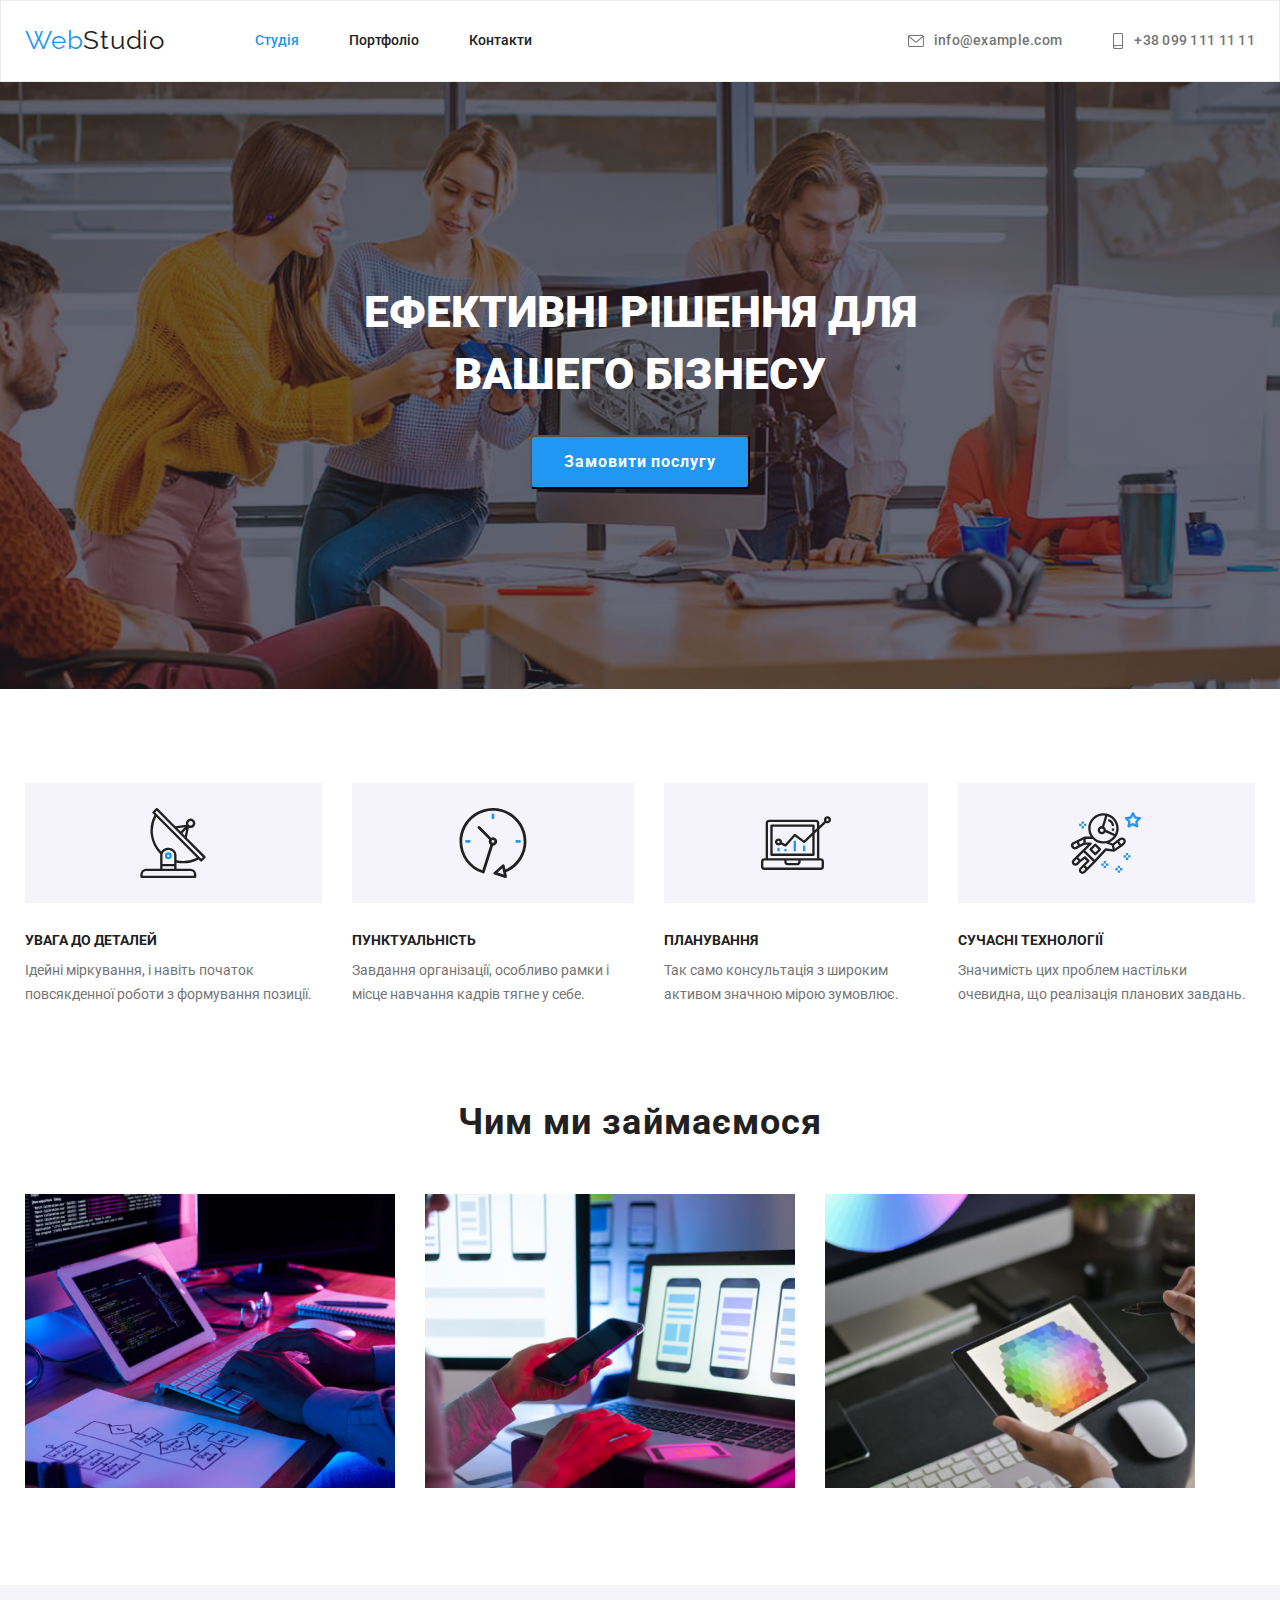
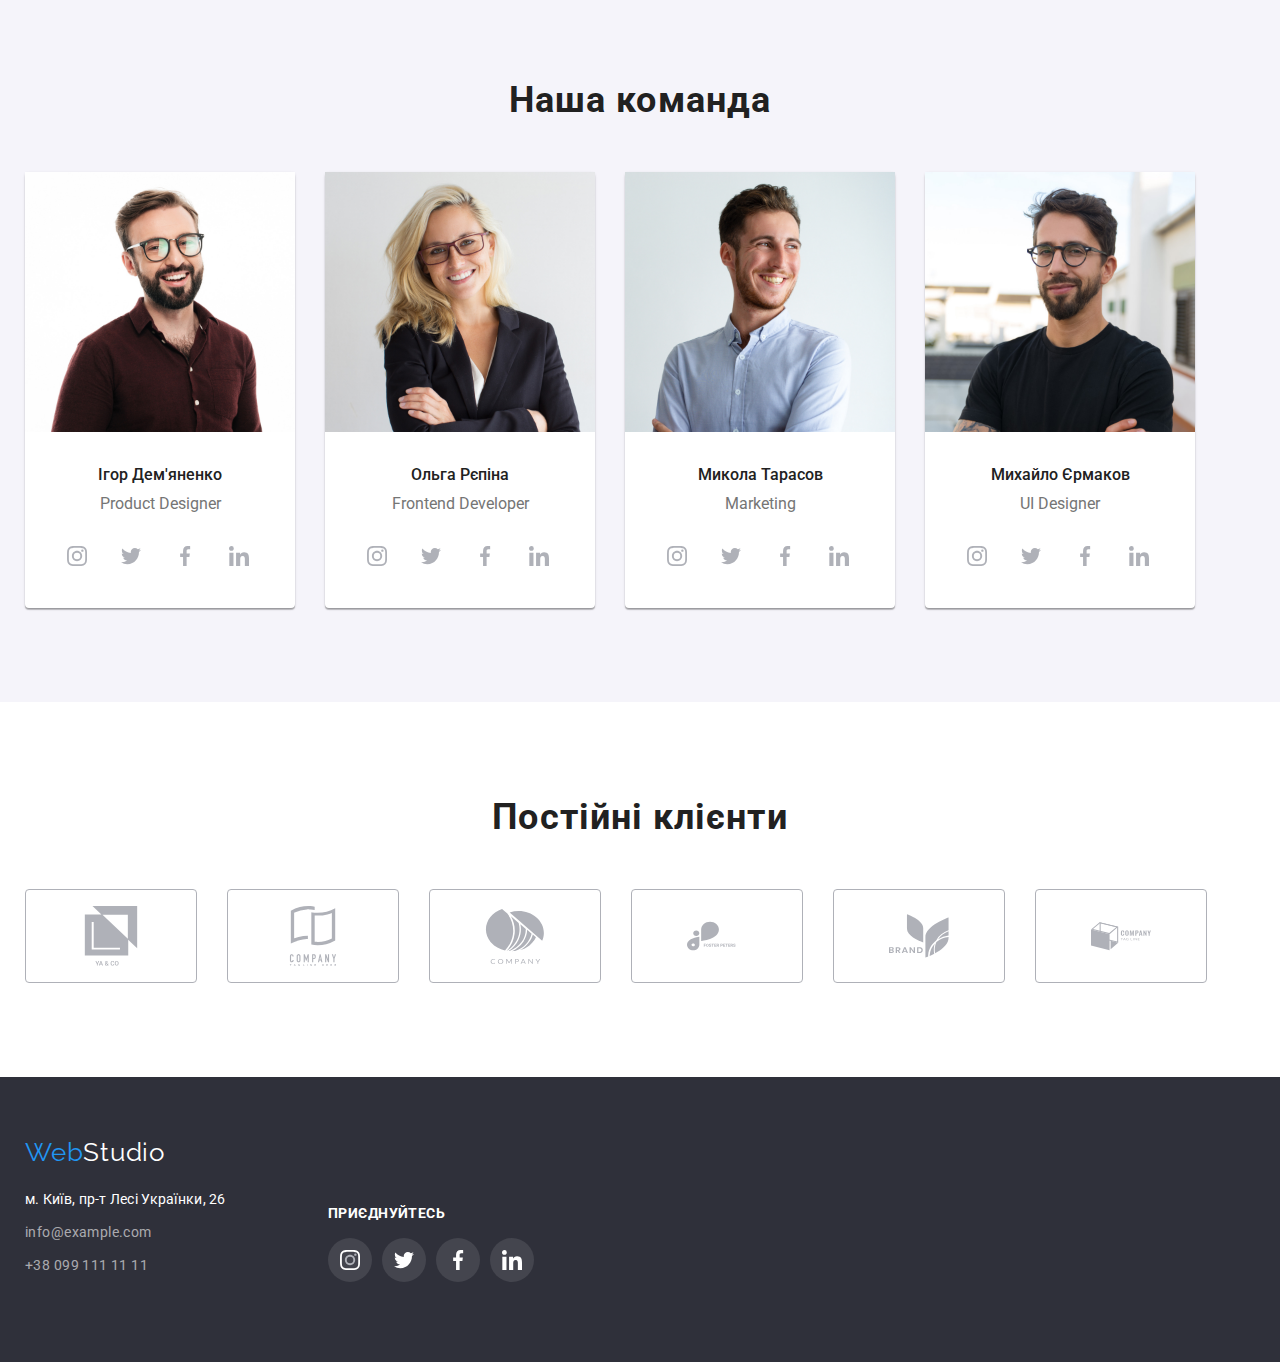
==== commit 1f2c2498: "updated-final" ====
--- a/index.html
+++ b/index.html
@@ -36,7 +36,7 @@
         </nav>
 
         <ul class="header-contacts">
-          <li class="item contacts">
+          <li class="item">
             <a class="contacts" href="mailto:info@example.com">
               <svg class="icon envelop" width="16" height="12">
                 <use href="./images/symbol-defs.svg#icon-envelope"></use>
@@ -44,7 +44,7 @@
               info@example.com</a
             >
           </li>
-          <li class="item contacts">
+          <li class="item">
             <a class="contacts" href="tel:+380991111111">
               <svg class="icon envelop" width="12" height="16">
                 <use href="./images/symbol-defs.svg#icon-smartphone"></use>
@@ -322,42 +322,42 @@
           <h2 class="section-title">Постійні клієнти</h2>
           <ul class="clients">
             <li class="item client-box">
-              <a href="">
+              <a class="client-link" href="">
                 <svg class="icon clients-icon" width="106" height="60">
                   <use href="./images/symbol-defs.svg#icon-group"></use>
                 </svg>
               </a>
             </li>
             <li class="item client-box">
-              <a href="">
+              <a class="client-link" href="">
                 <svg class="icon clients-icon" width="106" height="60">
                   <use href="./images/symbol-defs.svg#icon-group2"></use>
                 </svg>
               </a>
             </li>
             <li class="item client-box">
-              <a href="">
+              <a class="client-link" href="">
                 <svg class="icon clients-icon" width="106" height="60">
                   <use href="./images/symbol-defs.svg#icon-group3"></use>
                 </svg>
               </a>
             </li>
             <li class="item client-box">
-              <a href="">
+              <a class="client-link" href="">
                 <svg class="icon clients-icon" width="106" height="60">
                   <use href="./images/symbol-defs.svg#icon-group4"></use>
                 </svg>
               </a>
             </li>
             <li class="item client-box">
-              <a href="">
+              <a class="client-link" href="">
                 <svg class="icon clients-icon" width="106" height="60">
                   <use href="./images/symbol-defs.svg#icon-group5"></use>
                 </svg>
               </a>
             </li>
             <li class="item client-box">
-              <a href="">
+              <a class="client-link" href="">
                 <svg class="icon clients-icon" width="106" height="60">
                   <use href="./images/symbol-defs.svg#icon-group6"></use>
                 </svg>
--- a/css/styles.css
+++ b/css/styles.css
@@ -96,8 +96,17 @@
   margin-left: 50px;
 }
 
+.envelop {
+  align-items: center;
+  justify-content: center;
+  padding-right: 10px;
+  fill: var(--contacts-color);
+}
+
 .contacts {
   padding: 32px 0px;
+  display: flex;
+  align-items: center;
 }
 
 .contacts:focus,
@@ -105,10 +114,9 @@
   fill: var(--accents);
 }
 
-.envelop {
-  align-items: center;
-  justify-content: center;
-  padding-right: 10px;
+.contacts:focus svg,
+.contacts:hover svg {
+  fill: var(--accents);
 }
 
 .antenna {
@@ -312,14 +320,18 @@
 .social-web:focus {
   border-radius: 50%;
   background-color: var(--accents);
-  border: none;
-  fill: #ffffff;
+}
+
+.social-web:hover svg,
+.social-web:focus svg {
+  fill: var(--hero-and-footer-color);
 }
 
 .client-box {
   width: 170px;
   height: 92px;
   border: 1px solid #afb1b8;
+  border-radius: 4px;
 }
 
 .client-box:focus,
@@ -327,6 +339,11 @@
   border: 1px solid var(--accents);
 }
 
+.client-box:focus svg,
+.client-box:hover svg {
+  fill: var(--accents);
+}
+
 .clients-icon {
   fill: #afb1b8;
   display: flex;
@@ -337,6 +354,14 @@
 .clients-icon:focus,
 .clients-icon:hover {
   fill: var(--accents);
+}
+
+.client-link {
+  width: inherit;
+  height: inherit;
+  display: flex;
+  justify-content: center;
+  align-items: center;
 }
 
 .buttons {
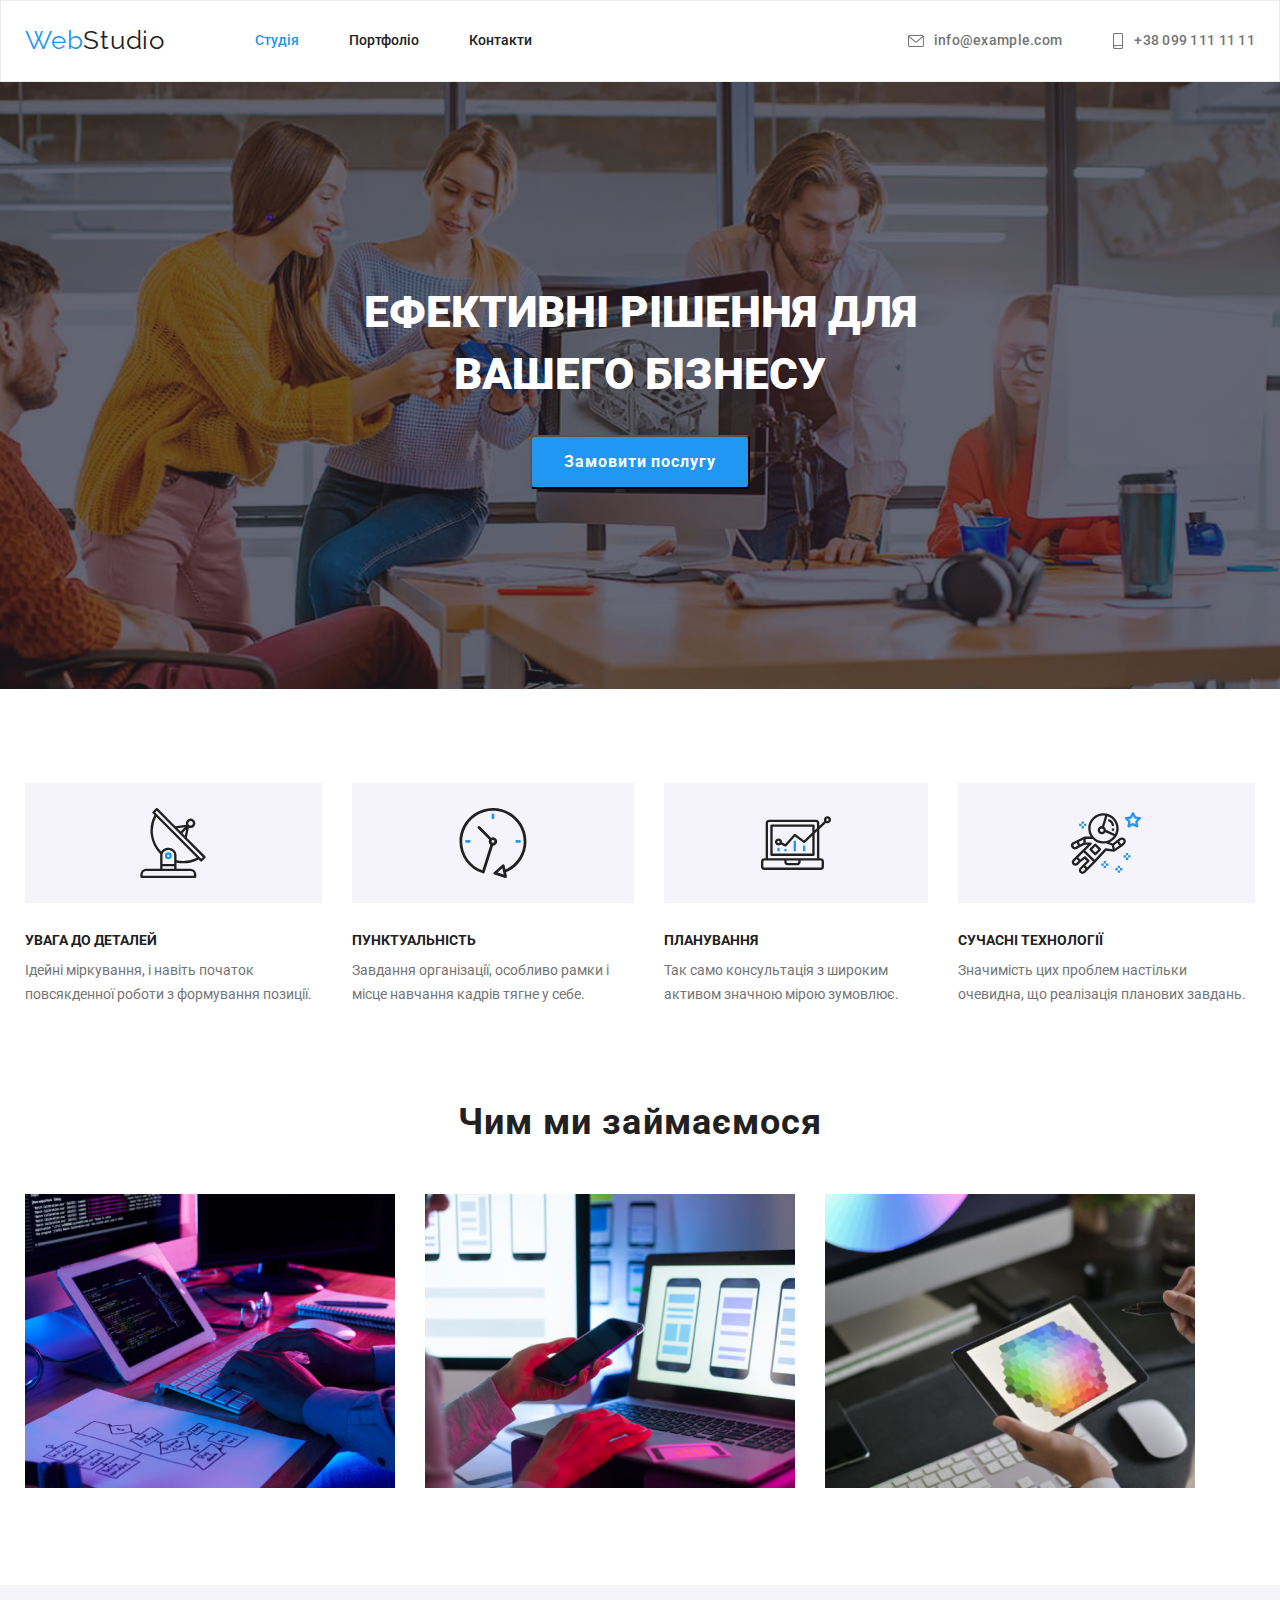
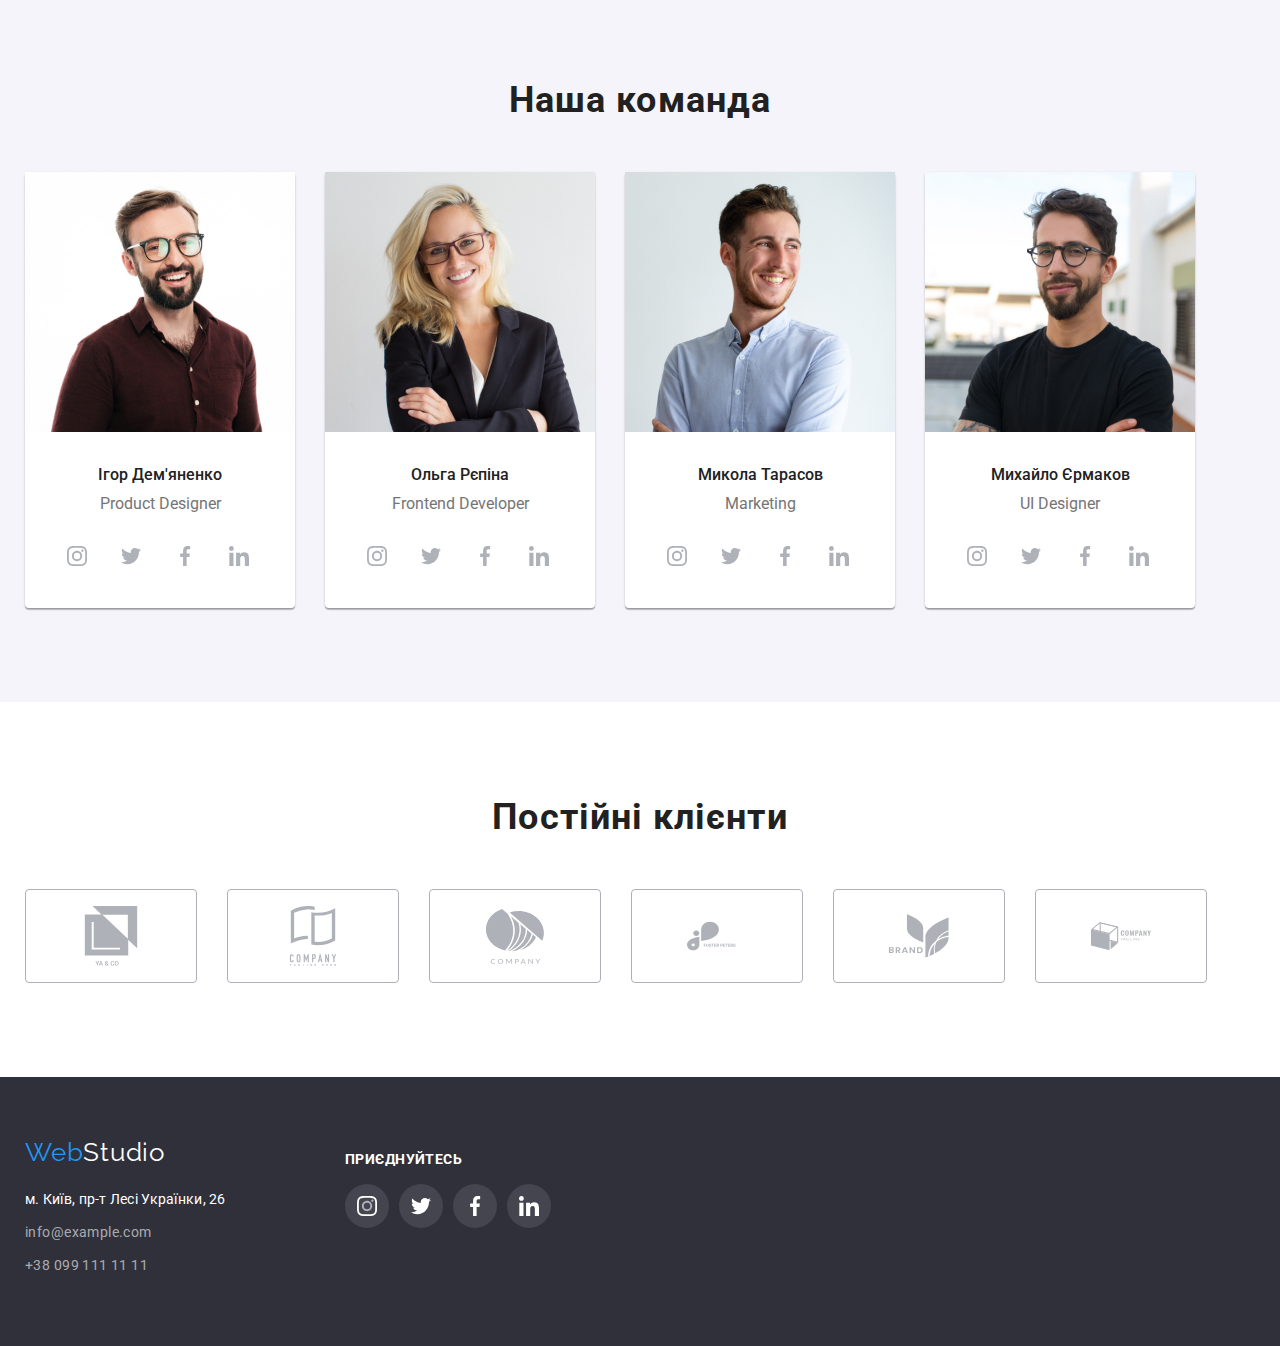
==== commit 0c93f9ad: "updated" ====
--- a/index.html
+++ b/index.html
@@ -369,7 +369,7 @@
     </main>
 
     <footer class="footers">
-      <div class="container">
+      <div class="container foot">
         <div class="blocks">
           <a class="logo-down" href="./index.html"
             ><span class="logo-web-down">Web</span
--- a/css/styles.css
+++ b/css/styles.css
@@ -466,8 +466,12 @@
   align-items: center;
 }
 
-.blocks {
-  display: inline-block;
+.foot {
+  display: flex;
+}
+
+.foot .blocks + .blocks {
+  margin-left: 90px;
 }
 
 .logo-footer {
@@ -528,6 +532,7 @@
 .joins {
   margin-left: 70px;
   padding-bottom: 20px;
+  margin-top: 15px;
 }
 
 .join {
